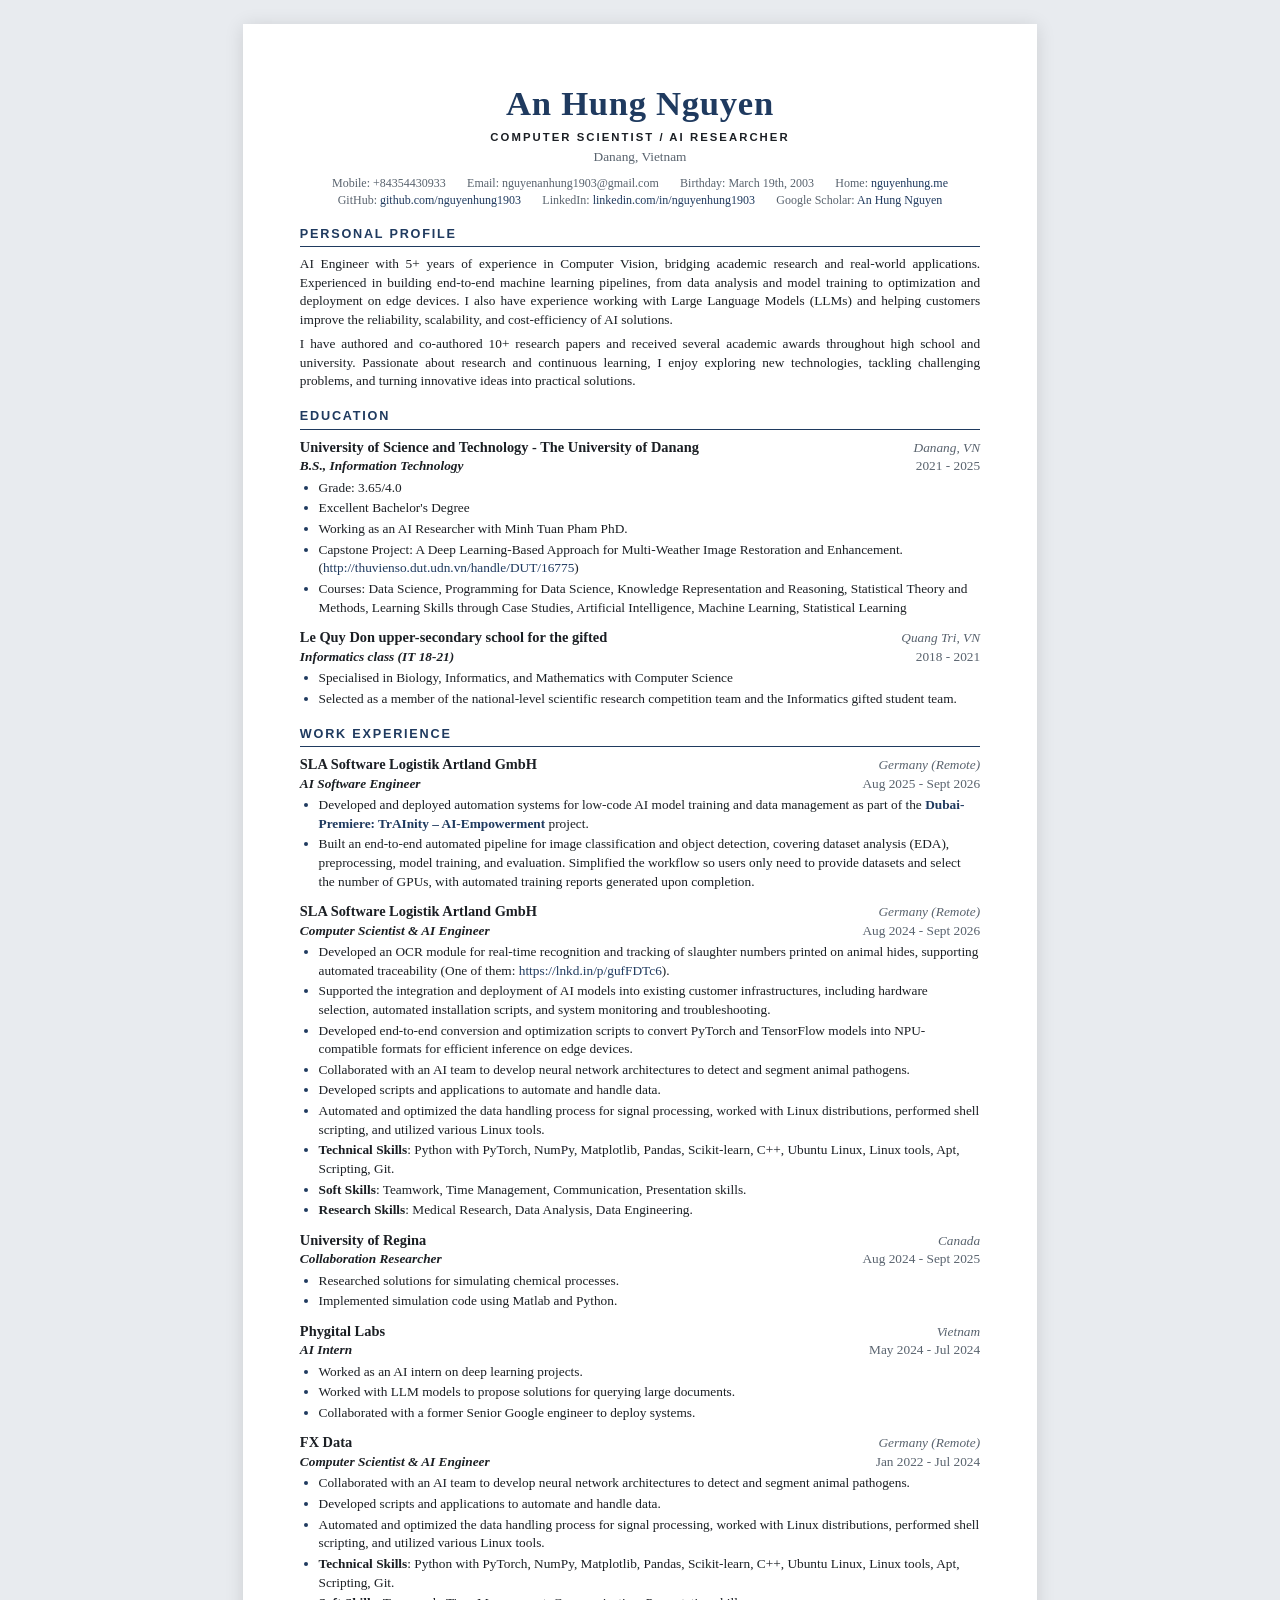
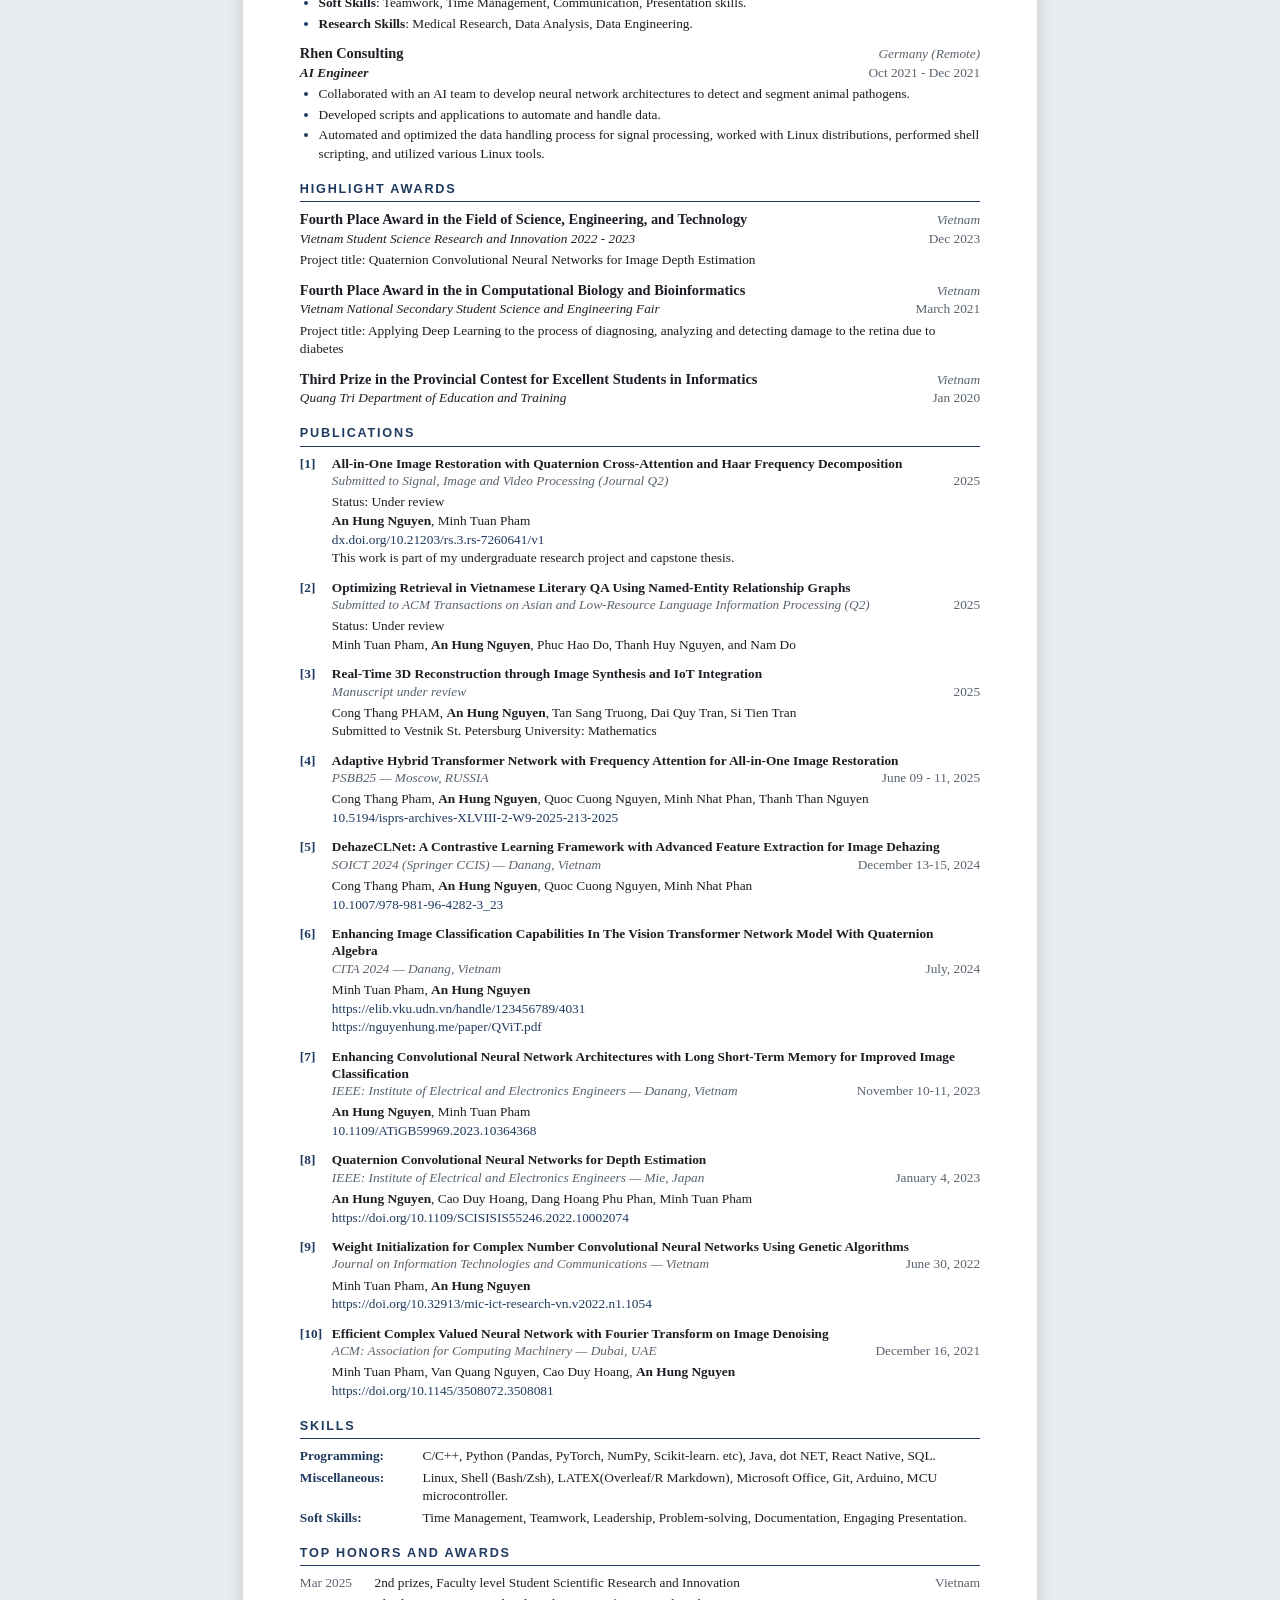
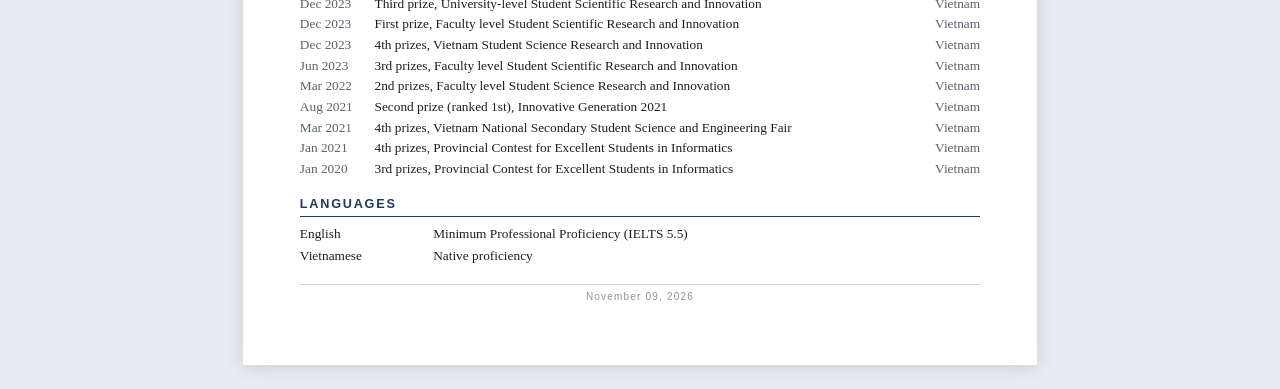
==== resume.html @ 4f9104b8 "update resume link" ====
<!DOCTYPE html>
<html lang="en">
<head>
<meta charset="utf-8">
<meta name="viewport" content="width=device-width, initial-scale=1">
<meta name="date" content="2026-11-09">
<title>An Hung Nguyen - Resume</title>
<style>
/* ==========================================================================
   Academic Resume — stylesheet
   Used for both the HTML page and the PDF (WeasyPrint) output.
   Change the variables in :root to re-theme everything.
   ========================================================================== */

:root {
  --ink: #1b1f24;
  --muted: #59636e;
  --accent: #1f3a5f;
  --rule: #c9d1d9;
  --serif: "Source Serif 4", "Libre Baskerville", "Palatino Linotype", Palatino,
           Georgia, "Times New Roman", "Liberation Serif", serif;
  --sans: "Inter", "Helvetica Neue", Arial, "Liberation Sans", sans-serif;
}

/* ---------- Page (PDF) ---------- */
@page {
  size: A4;
  margin: 15mm 15mm 18mm 15mm;
  @bottom-center {
    content: counter(page) " / " counter(pages);
    font-family: var(--sans);
    font-size: 8pt;
    color: #8b949e;
  }
}

/* ---------- Base ---------- */
* { box-sizing: border-box; }

html { font-size: 10pt; }

body {
  margin: 0;
  background: #e8ebef;
  color: var(--ink);
  font-family: var(--serif);
  line-height: 1.4;
  -webkit-font-smoothing: antialiased;
}

.page {
  max-width: 210mm;
  margin: 24px auto;
  padding: 16mm 15mm;
  background: #fff;
  box-shadow: 0 2px 18px rgba(0, 0, 0, 0.12);
}

a { color: var(--accent); text-decoration: none; }
a:hover { text-decoration: underline; }

p { margin: 0 0 4pt; }
strong { font-weight: 700; }

/* ---------- Header ---------- */
.resume-header { text-align: center; margin-bottom: 8pt; }

.resume-header h1 {
  margin: 0;
  font-size: 26pt;
  font-weight: 600;
  letter-spacing: 0.02em;
  color: var(--accent);
  line-height: 1.15;
}

/* "COMPUTER SCIENTIST / AI RESEARCHER" */
.resume-header > p:first-of-type {
  margin: 4pt 0 0;
  font-family: var(--sans);
  font-size: 8.5pt;
  letter-spacing: 0.18em;
  text-transform: uppercase;
  color: var(--ink);
}
.resume-header > p:first-of-type strong { font-weight: 600; }

/* "Danang, Vietnam" */
.resume-header > p:nth-of-type(2) { color: var(--muted); margin-top: 2pt; }

/* contact list on one wrapped line */
.resume-header ul {
  list-style: none;
  margin: 6pt 0 0;
  padding: 0;
  display: flex;
  flex-wrap: wrap;
  justify-content: center;
  font-size: 9pt;
  color: var(--muted);
}
.resume-header li { margin: 0 8pt; }

/* ---------- Sections ---------- */
section { margin-top: 13pt; }

h2 {
  margin: 0 0 6pt;
  padding-bottom: 2pt;
  font-family: var(--sans);
  font-size: 9.5pt;
  font-weight: 700;
  letter-spacing: 0.14em;
  text-transform: uppercase;
  color: var(--accent);
  border-bottom: 1.2pt solid var(--accent);
  break-after: avoid;
}

/* ---------- Entries ---------- */
.entry { margin-bottom: 8pt; break-inside: avoid; }

.entry-head {
  display: flex;
  justify-content: space-between;
  align-items: baseline;
  break-after: avoid;
}
.entry-head h3 {
  margin: 0;
  font-size: 10.8pt;
  font-weight: 700;
  line-height: 1.3;
}
.entry-head .loc {
  margin-left: 12pt;
  font-style: italic;
  color: var(--muted);
  white-space: nowrap;
}

.entry-meta {
  display: flex;
  justify-content: space-between;
  align-items: baseline;
  margin-bottom: 2pt;
  break-after: avoid;
}
.entry-meta .left { font-style: italic; }
.entry-meta .right {
  margin-left: 12pt;
  color: var(--muted);
  white-space: nowrap;
  font-variant-numeric: tabular-nums;
}

ul { margin: 2pt 0 0; padding-left: 14pt; }
li { margin: 1.5pt 0; }
li::marker { color: var(--accent); }

/* ---------- Publications (auto-numbered) ---------- */
#publications { counter-reset: pub; }
#publications .entry { counter-increment: pub; }
#publications .entry-head h3 {
  font-size: 10pt;
  padding-left: 24pt;
  text-indent: -24pt;
}
#publications .entry-head h3::before {
  content: "[" counter(pub) "]";
  display: inline-block;
  width: 24pt;
  text-indent: 0;
  color: var(--accent);
  font-weight: 600;
}
#publications .entry > :not(.entry-head) { margin-left: 24pt; }
#publications ul { list-style: none; padding-left: 0; margin-left: 24pt; }
#publications li { margin: 0; color: var(--ink); }
#publications li:first-child { color: var(--ink); }
#publications .entry-meta .left { color: var(--muted); }

/* ---------- Skills / Languages (label + value rows) ---------- */
#skills ul, #languages ul { list-style: none; padding-left: 0; }
#skills li, #languages li { display: flex; margin: 2pt 0; }
#skills li strong { flex: 0 0 92pt; color: var(--accent); }

/* ---------- Top honors (date + text rows) ---------- */

#top-honors-and-awards ul {
    list-style: none;
    padding-left: 0;
    break-inside: avoid;
}

#top-honors-and-awards li {
    display: flex;
    align-items: baseline;
    margin: 1.5pt 0;
    gap: 4pt;
}

#top-honors-and-awards .date {
    flex: 0 0 52pt;
    color: var(--muted);
    font-variant-numeric: tabular-nums;
}

#top-honors-and-awards .right {
    margin-left: auto;
    color: var(--muted);
    white-space: nowrap;
}


/* ---------- languages (language + level) ---------- */
#languages li {
    display: grid;
    grid-template-columns: 120px 1fr;
    align-items: center;
    gap: 1rem;
}

#languages li .language {
    min-width: 120px;
}

/* ---------- Footer ---------- */
.resume-footer { margin-top: 14pt; text-align: center; }
.resume-footer hr {
  border: 0;
  border-top: 0.6pt solid var(--rule);
  margin: 0 0 4pt;
}
.resume-footer p {
  margin: 0;
  font-family: var(--sans);
  font-size: 7.5pt;
  letter-spacing: 0.12em;
  color: #8b949e;
}

/* ---------- Print / PDF ---------- */
@media print {
  body { background: none; }
  .page { margin: 0; padding: 0; max-width: none; box-shadow: none; }
  a { color: var(--accent); }
}

/* ---------- Small screens ---------- */
@media (max-width: 640px) {
  .page { margin: 0; padding: 20px 16px; box-shadow: none; }
  .entry-head, .entry-meta { flex-direction: column; }
  .entry-head .loc, .entry-meta .right { margin-left: 0; }
  #publications .entry > :not(.entry-head) { margin-left: 0; }
}

</style>
</head>
<body>
<div class="page">
<header class="resume-header"><h1>An Hung Nguyen</h1>
<p><strong>COMPUTER SCIENTIST / AI RESEARCHER</strong></p>
<p>Danang, Vietnam</p>
<ul>
<li>Mobile: +84354430933</li>
<li>Email: nguyenanhung1903@gmail.com</li>
<li>Birthday: March 19th, 2003</li>
<li>Home: <a href="https://nguyenhung.me">nguyenhung.me</a></li>
<li>GitHub: <a href="https://github.com/nguyenhung1903">github.com/nguyenhung1903</a></li>
<li>LinkedIn: <a href="https://linkedin.com/in/nguyenhung1903">linkedin.com/in/nguyenhung1903</a></li>
<li>Google Scholar: <a href="https://scholar.google.com/citations?user=OLV8FnYAAAAJ&amp;hl=en">An Hung Nguyen</a></li>
</ul>
</header>
<section id="personal-profile"><h2>Personal Profile</h2><p style="text-align: justify;">
AI Engineer with 5+ years of experience in Computer Vision, bridging academic research and real-world applications. Experienced in building end-to-end machine learning pipelines, from data analysis and model training to optimization and deployment on edge devices. I also have experience working with Large Language Models (LLMs) and helping customers improve the reliability, scalability, and cost-efficiency of AI solutions.
</p>
<p style="text-align: justify;">
I have authored and co-authored 10+ research papers and received several academic awards throughout high school and university. Passionate about research and continuous learning, I enjoy exploring new technologies, tackling challenging problems, and turning innovative ideas into practical solutions.
</p>

</section>
<section id="education"><h2>Education</h2><div class="entry"><div class="entry-head"><h3>University of Science and Technology - The University of Danang</h3><span class="loc">Danang, VN</span></div><div class="entry-meta"><span class="left"><strong>B.S., Information Technology</strong></span><span class="right">2021 - 2025</span></div><ul>
<li>Grade: 3.65/4.0</li>
<li>Excellent Bachelor's Degree</li>
<li>Working as an AI Researcher with Minh Tuan Pham PhD.</li>
<li>Capstone Project: A Deep Learning-Based Approach for Multi-Weather Image Restoration and Enhancement. (<a href="http://thuvienso.dut.udn.vn/handle/DUT/16775">http://thuvienso.dut.udn.vn/handle/DUT/16775</a>)</li>
<li>Courses: Data Science, Programming for Data Science, Knowledge Representation and Reasoning, Statistical Theory and Methods, Learning Skills through Case Studies, Artificial Intelligence, Machine Learning, Statistical Learning</li>
</ul>
</div><div class="entry"><div class="entry-head"><h3>Le Quy Don upper-secondary school for the gifted</h3><span class="loc">Quang Tri, VN</span></div><div class="entry-meta"><span class="left"><strong>Informatics class (IT 18-21)</strong></span><span class="right">2018 - 2021</span></div><ul>
<li>Specialised in Biology, Informatics, and Mathematics with Computer Science</li>
<li>Selected as a member of the national-level scientific research competition team and the Informatics gifted student team.</li>
</ul>
</div></section>
<section id="work-experience"><h2>Work Experience</h2><div class="entry"><div class="entry-head"><h3>SLA Software Logistik Artland GmbH</h3><span class="loc">Germany (Remote)</span></div><div class="entry-meta"><span class="left"><strong>AI Software Engineer</strong></span><span class="right">Aug 2025 - Sept 2026</span></div><ul>
<li>Developed and deployed automation systems for low-code AI model training and data management as part of the <a href="https://lnkd.in/p/gYsuJ6rw"><strong>Dubai-Premiere: TrAInity – AI-Empowerment</strong></a> project.</li>
<li>Built an end-to-end automated pipeline for image classification and object detection, covering dataset analysis (EDA), preprocessing, model training, and evaluation. Simplified the workflow so users only need to provide datasets and select the number of GPUs, with automated training reports generated upon completion.</li>
</ul>
</div><div class="entry"><div class="entry-head"><h3>SLA Software Logistik Artland GmbH</h3><span class="loc">Germany (Remote)</span></div><div class="entry-meta"><span class="left"><strong>Computer Scientist &amp; AI Engineer</strong></span><span class="right">Aug 2024 - Sept 2026</span></div><ul>
<li>Developed an OCR module for real-time recognition and tracking of slaughter numbers printed on animal hides, supporting automated traceability (One of them: <a href="https://lnkd.in/p/gufFDTc6">https://lnkd.in/p/gufFDTc6</a>).</li>
<li>Supported the integration and deployment of AI models into existing customer infrastructures, including hardware selection, automated installation scripts, and system monitoring and troubleshooting.</li>
<li>Developed end-to-end conversion and optimization scripts to convert PyTorch and TensorFlow models into NPU-compatible formats for efficient inference on edge devices.</li>
<li>Collaborated with an AI team to develop neural network architectures to detect and segment animal pathogens.</li>
<li>Developed scripts and applications to automate and handle data.</li>
<li>Automated and optimized the data handling process for signal processing, worked with Linux distributions, performed shell scripting, and utilized various Linux tools.</li>
<li><strong>Technical Skills</strong>: Python with PyTorch, NumPy, Matplotlib, Pandas, Scikit-learn, C++, Ubuntu Linux, Linux tools, Apt, Scripting, Git.</li>
<li><strong>Soft Skills</strong>: Teamwork, Time Management, Communication, Presentation skills.</li>
<li><strong>Research Skills</strong>: Medical Research, Data Analysis, Data Engineering.</li>
</ul>
</div><div class="entry"><div class="entry-head"><h3>University of Regina</h3><span class="loc">Canada</span></div><div class="entry-meta"><span class="left"><strong>Collaboration Researcher</strong></span><span class="right">Aug 2024 - Sept 2025</span></div><ul>
<li>Researched solutions for simulating chemical processes.</li>
<li>Implemented simulation code using Matlab and Python.</li>
</ul>
</div><div class="entry"><div class="entry-head"><h3>Phygital Labs</h3><span class="loc">Vietnam</span></div><div class="entry-meta"><span class="left"><strong>AI Intern</strong></span><span class="right">May 2024 - Jul 2024</span></div><ul>
<li>Worked as an AI intern on deep learning projects.</li>
<li>Worked with LLM models to propose solutions for querying large documents.</li>
<li>Collaborated with a former Senior Google engineer to deploy systems.</li>
</ul>
</div><div class="entry"><div class="entry-head"><h3>FX Data</h3><span class="loc">Germany (Remote)</span></div><div class="entry-meta"><span class="left"><strong>Computer Scientist &amp; AI Engineer</strong></span><span class="right">Jan 2022 - Jul 2024</span></div><ul>
<li>Collaborated with an AI team to develop neural network architectures to detect and segment animal pathogens.</li>
<li>Developed scripts and applications to automate and handle data.</li>
<li>Automated and optimized the data handling process for signal processing, worked with Linux distributions, performed shell scripting, and utilized various Linux tools.</li>
<li><strong>Technical Skills</strong>: Python with PyTorch, NumPy, Matplotlib, Pandas, Scikit-learn, C++, Ubuntu Linux, Linux tools, Apt, Scripting, Git.</li>
<li><strong>Soft Skills</strong>: Teamwork, Time Management, Communication, Presentation skills.</li>
<li><strong>Research Skills</strong>: Medical Research, Data Analysis, Data Engineering.</li>
</ul>
</div><div class="entry"><div class="entry-head"><h3>Rhen Consulting</h3><span class="loc">Germany (Remote)</span></div><div class="entry-meta"><span class="left"><strong>AI Engineer</strong></span><span class="right">Oct 2021 - Dec 2021</span></div><ul>
<li>Collaborated with an AI team to develop neural network architectures to detect and segment animal pathogens.</li>
<li>Developed scripts and applications to automate and handle data.</li>
<li>Automated and optimized the data handling process for signal processing, worked with Linux distributions, performed shell scripting, and utilized various Linux tools.</li>
</ul>
</div></section>
<section id="highlight-awards"><h2>Highlight Awards</h2><div class="entry"><div class="entry-head"><h3>Fourth Place Award in the Field of Science, Engineering, and Technology</h3><span class="loc">Vietnam</span></div><div class="entry-meta"><span class="left">Vietnam Student Science Research and Innovation 2022 - 2023</span><span class="right">Dec 2023</span></div><p>Project title: Quaternion Convolutional Neural Networks for Image Depth Estimation</p>
</div><div class="entry"><div class="entry-head"><h3>Fourth Place Award in the in Computational Biology and Bioinformatics</h3><span class="loc">Vietnam</span></div><div class="entry-meta"><span class="left">Vietnam National Secondary Student Science and Engineering Fair</span><span class="right">March 2021</span></div><p>Project title: Applying Deep Learning to the process of diagnosing, analyzing and detecting damage to the retina due to diabetes</p>
</div><div class="entry"><div class="entry-head"><h3>Third Prize in the Provincial Contest for Excellent Students in Informatics</h3><span class="loc">Vietnam</span></div><div class="entry-meta"><span class="left">Quang Tri Department of Education and Training</span><span class="right">Jan 2020</span></div></div></section>
<section id="publications"><h2>Publications</h2><div class="entry"><div class="entry-head"><h3>All-in-One Image Restoration with Quaternion Cross-Attention and Haar Frequency Decomposition</h3></div><div class="entry-meta"><span class="left">Submitted to Signal, Image and Video Processing (Journal Q2)</span><span class="right">2025</span></div><ul>
<li>Status: Under review</li>
<li><strong>An Hung Nguyen</strong>, Minh Tuan Pham</li>
<li><a href="https://dx.doi.org/10.21203/rs.3.rs-7260641/v1">dx.doi.org/10.21203/rs.3.rs-7260641/v1</a></li>
<li>This work is part of my undergraduate research project and capstone thesis.</li>
</ul>
</div><div class="entry"><div class="entry-head"><h3>Optimizing Retrieval in Vietnamese Literary QA Using Named-Entity Relationship Graphs</h3></div><div class="entry-meta"><span class="left">Submitted to ACM Transactions on Asian and Low-Resource Language Information Processing (Q2)</span><span class="right">2025</span></div><ul>
<li>Status: Under review</li>
<li>Minh Tuan Pham, <strong>An Hung Nguyen</strong>, Phuc Hao Do, Thanh Huy Nguyen, and Nam Do</li>
</ul>
</div><div class="entry"><div class="entry-head"><h3>Real-Time 3D Reconstruction through Image Synthesis and IoT Integration</h3></div><div class="entry-meta"><span class="left">Manuscript under review</span><span class="right">2025</span></div><ul>
<li>Cong Thang PHAM, <strong>An Hung Nguyen</strong>, Tan Sang Truong, Dai Quy Tran, Si Tien Tran</li>
<li>Submitted to Vestnik St. Petersburg University: Mathematics</li>
</ul>
</div><div class="entry"><div class="entry-head"><h3>Adaptive Hybrid Transformer Network with Frequency Attention for All-in-One Image Restoration</h3></div><div class="entry-meta"><span class="left">PSBB25 — Moscow, RUSSIA</span><span class="right">June 09 - 11, 2025</span></div><ul>
<li>Cong Thang Pham, <strong>An Hung Nguyen</strong>, Quoc Cuong Nguyen, Minh Nhat Phan, Thanh Than Nguyen</li>
<li><a href="https://doi.org/10.5194/isprs-archives-XLVIII-2-W9-2025-213-2025">10.5194/isprs-archives-XLVIII-2-W9-2025-213-2025</a></li>
</ul>
</div><div class="entry"><div class="entry-head"><h3>DehazeCLNet: A Contrastive Learning Framework with Advanced Feature Extraction for Image Dehazing</h3></div><div class="entry-meta"><span class="left">SOICT 2024 (Springer CCIS) — Danang, Vietnam</span><span class="right">December 13-15, 2024</span></div><ul>
<li>Cong Thang Pham, <strong>An Hung Nguyen</strong>, Quoc Cuong Nguyen, Minh Nhat Phan</li>
<li><a href="https://doi.org/10.1007/978-981-96-4282-3_23">10.1007/978-981-96-4282-3_23</a></li>
</ul>
</div><div class="entry"><div class="entry-head"><h3>Enhancing Image Classification Capabilities In The Vision Transformer Network Model With Quaternion Algebra</h3></div><div class="entry-meta"><span class="left">CITA 2024 — Danang, Vietnam</span><span class="right">July, 2024</span></div><ul>
<li>Minh Tuan Pham, <strong>An Hung Nguyen</strong></li>
<li><a href="https://elib.vku.udn.vn/handle/123456789/4031">https://elib.vku.udn.vn/handle/123456789/4031</a></li>
<li><a href="https://nguyenhung.me/paper/QViT.pdf">https://nguyenhung.me/paper/QViT.pdf</a></li>
</ul>
</div><div class="entry"><div class="entry-head"><h3>Enhancing Convolutional Neural Network Architectures with Long Short-Term Memory for Improved Image Classification</h3></div><div class="entry-meta"><span class="left">IEEE: Institute of Electrical and Electronics Engineers — Danang, Vietnam</span><span class="right">November 10-11, 2023</span></div><ul>
<li><strong>An Hung Nguyen</strong>, Minh Tuan Pham</li>
<li><a href="https://doi.org/10.1109/ATiGB59969.2023.10364368">10.1109/ATiGB59969.2023.10364368</a></li>
</ul>
</div><div class="entry"><div class="entry-head"><h3>Quaternion Convolutional Neural Networks for Depth Estimation</h3></div><div class="entry-meta"><span class="left">IEEE: Institute of Electrical and Electronics Engineers — Mie, Japan</span><span class="right">January 4, 2023</span></div><ul>
<li><strong>An Hung Nguyen</strong>, Cao Duy Hoang, Dang Hoang Phu Phan, Minh Tuan Pham</li>
<li><a href="https://doi.org/10.1109/SCISISIS55246.2022.10002074">https://doi.org/10.1109/SCISISIS55246.2022.10002074</a></li>
</ul>
</div><div class="entry"><div class="entry-head"><h3>Weight Initialization for Complex Number Convolutional Neural Networks Using Genetic Algorithms</h3></div><div class="entry-meta"><span class="left">Journal on Information Technologies and Communications — Vietnam</span><span class="right">June 30, 2022</span></div><ul>
<li>Minh Tuan Pham, <strong>An Hung Nguyen</strong></li>
<li><a href="https://doi.org/10.32913/mic-ict-research-vn.v2022.n1.1054">https://doi.org/10.32913/mic-ict-research-vn.v2022.n1.1054</a></li>
</ul>
</div><div class="entry"><div class="entry-head"><h3>Efficient Complex Valued Neural Network with Fourier Transform on Image Denoising</h3></div><div class="entry-meta"><span class="left">ACM: Association for Computing Machinery — Dubai, UAE</span><span class="right">December 16, 2021</span></div><ul>
<li>Minh Tuan Pham, Van Quang Nguyen, Cao Duy Hoang, <strong>An Hung Nguyen</strong></li>
<li><a href="https://doi.org/10.1145/3508072.3508081">https://doi.org/10.1145/3508072.3508081</a></li>
</ul>
</div></section>
<section id="skills"><h2>Skills</h2><ul>
<li><strong>Programming:</strong> C/C++, Python (Pandas, PyTorch, NumPy, Scikit-learn. etc), Java, dot NET, React Native, SQL.</li>
<li><strong>Miscellaneous:</strong> Linux, Shell (Bash/Zsh), LATEX(Overleaf/R Markdown), Microsoft Office, Git, Arduino, MCU microcontroller.</li>
<li><strong>Soft Skills:</strong> Time Management, Teamwork, Leadership, Problem-solving, Documentation, Engaging Presentation.</li>
</ul>
</section>
<section id="top-honors-and-awards"><h2>Top honors and awards</h2><ul>
<li><span class="date">Mar 2025</span><span>2nd prizes, Faculty level Student Scientific Research and Innovation</span><span class="right">Vietnam</span></li>
<li><span class="date">Dec 2023</span><span>Third prize, University-level Student Scientific Research and Innovation</span><span class="right">Vietnam</span></li>
<li><span class="date">Dec 2023</span><span>First prize, Faculty level Student Scientific Research and Innovation</span><span class="right">Vietnam</span></li>
<li><span class="date">Dec 2023</span><span>4th prizes, Vietnam Student Science Research and Innovation</span><span class="right">Vietnam</span></li>
<li><span class="date">Jun 2023</span><span>3rd prizes, Faculty level Student Scientific Research and Innovation</span><span class="right">Vietnam</span></li>
<li><span class="date">Mar 2022</span><span>2nd prizes, Faculty level Student Science Research and Innovation</span><span class="right">Vietnam</span></li>
<li><span class="date">Aug 2021</span><span>Second prize (ranked 1st), Innovative Generation 2021</span><span class="right">Vietnam</span></li>
<li><span class="date">Mar 2021</span><span>4th prizes, Vietnam National Secondary Student Science and Engineering Fair</span><span class="right">Vietnam</span></li>
<li><span class="date">Jan 2021</span><span>4th prizes, Provincial Contest for Excellent Students in Informatics</span><span class="right">Vietnam</span></li>
<li><span class="date">Jan 2020</span><span>3rd prizes, Provincial Contest for Excellent Students in Informatics</span><span class="right">Vietnam</span></li>
</ul>
</section>
<section id="languages"><h2>Languages</h2><ul>
<li><span class="language">English</span><span>Minimum Professional Proficiency (IELTS 5.5)</span></li>
<li><span class="language">Vietnamese</span><span>Native proficiency</span></li>
</ul></section>
<footer class="resume-footer"><hr /><p class="generated">November 09, 2026</p></footer>
</div>
</body>
</html>
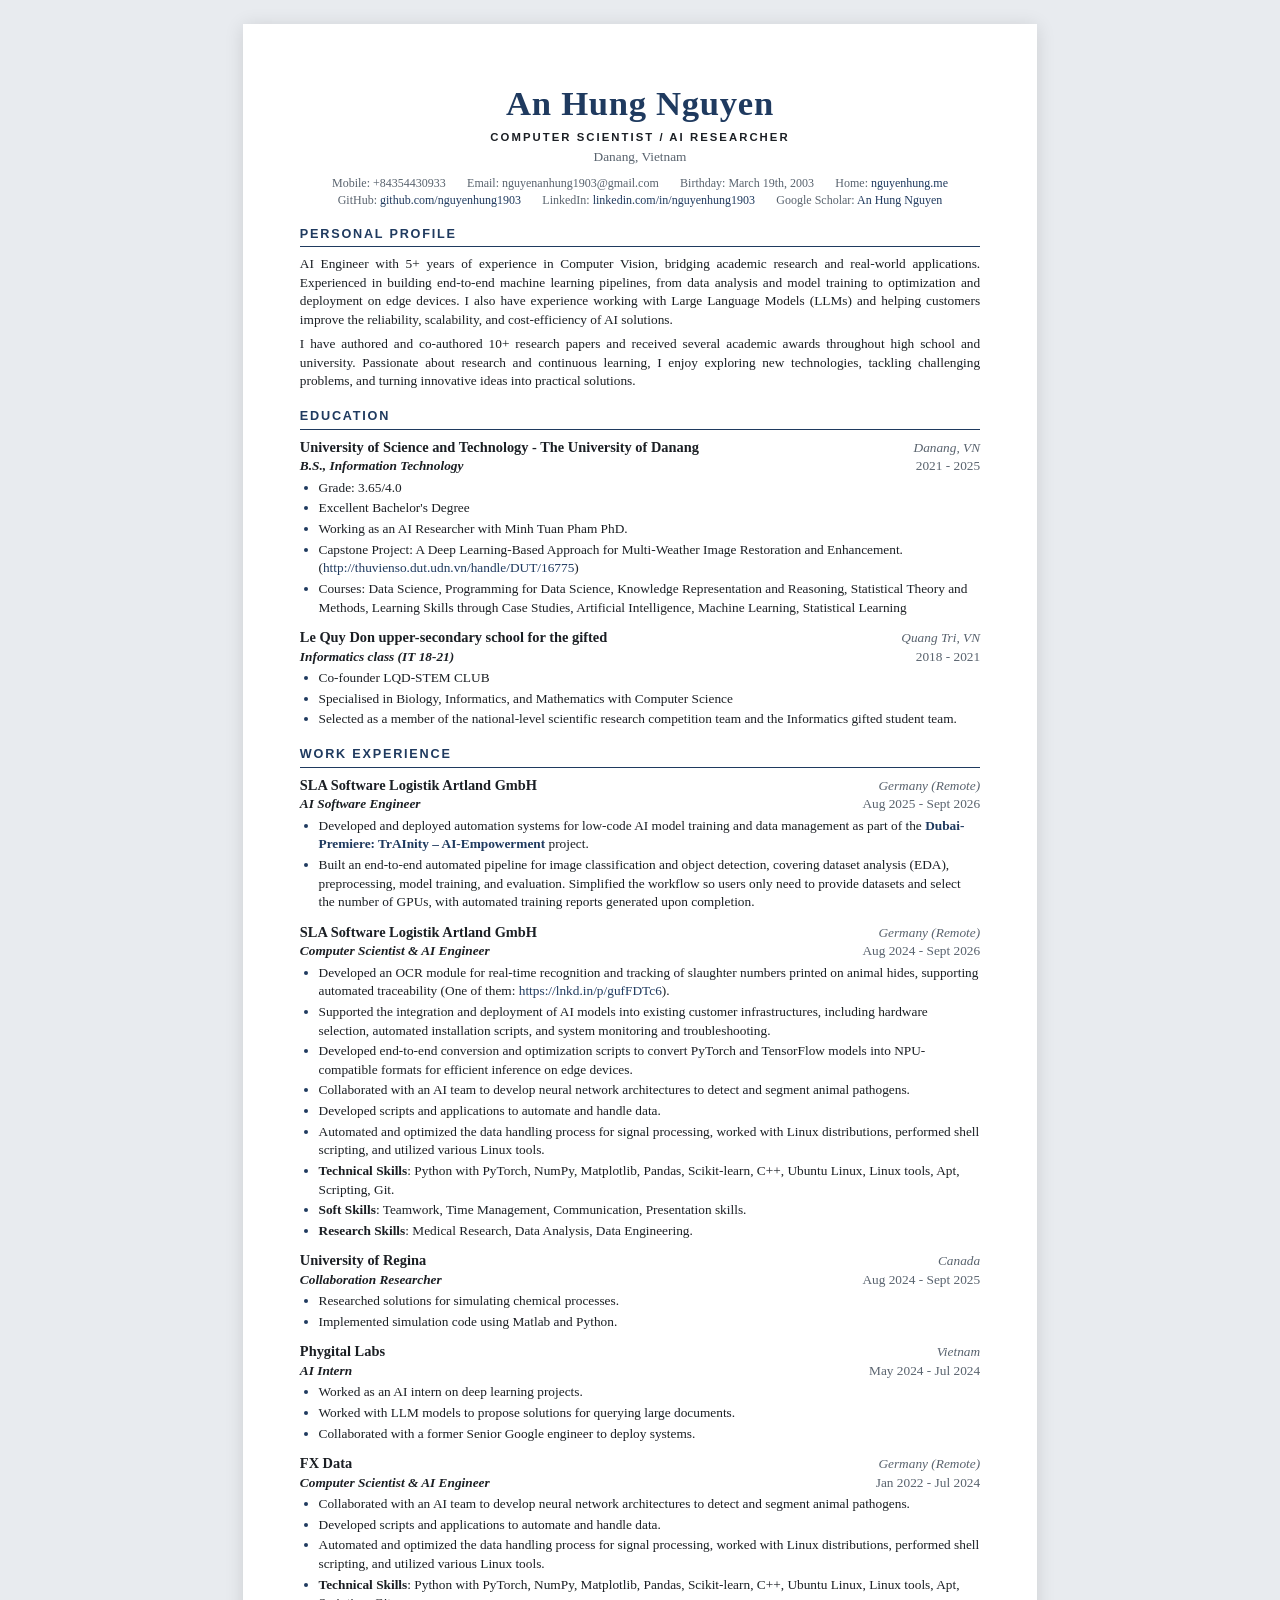
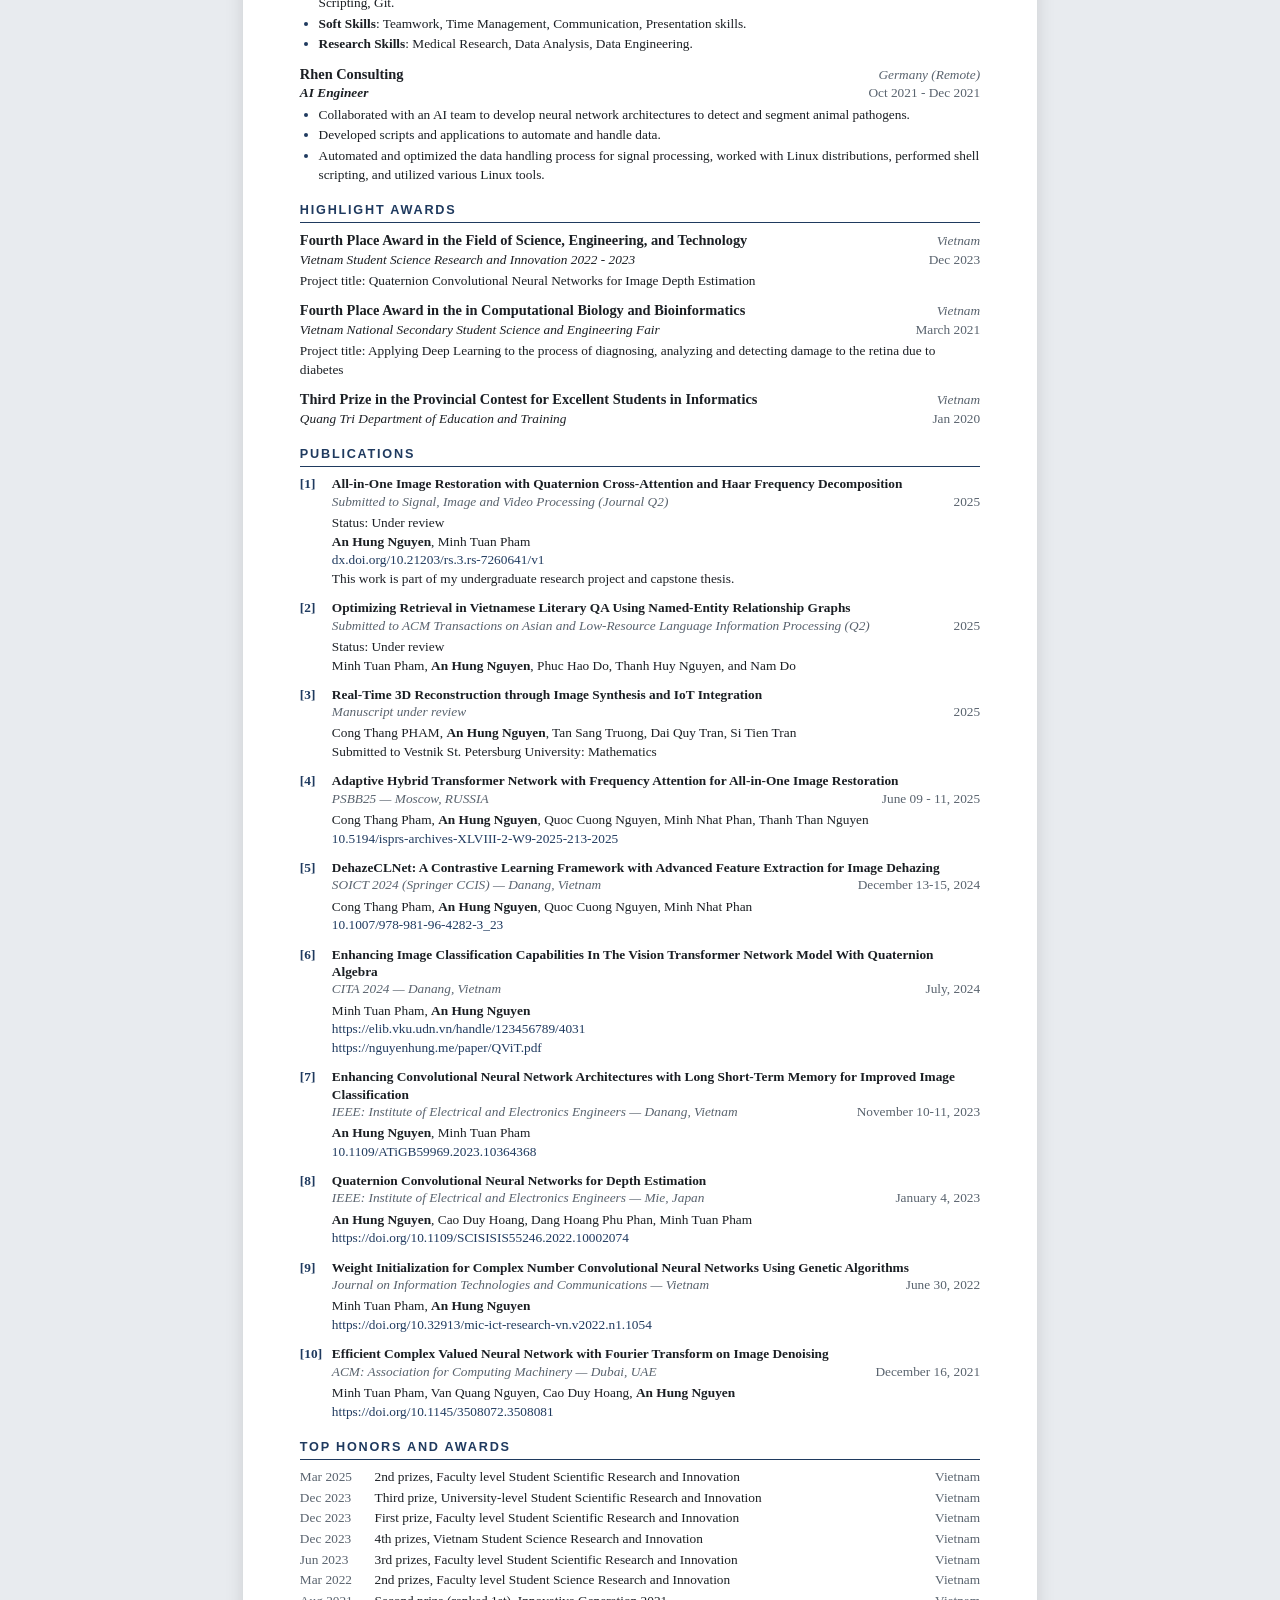
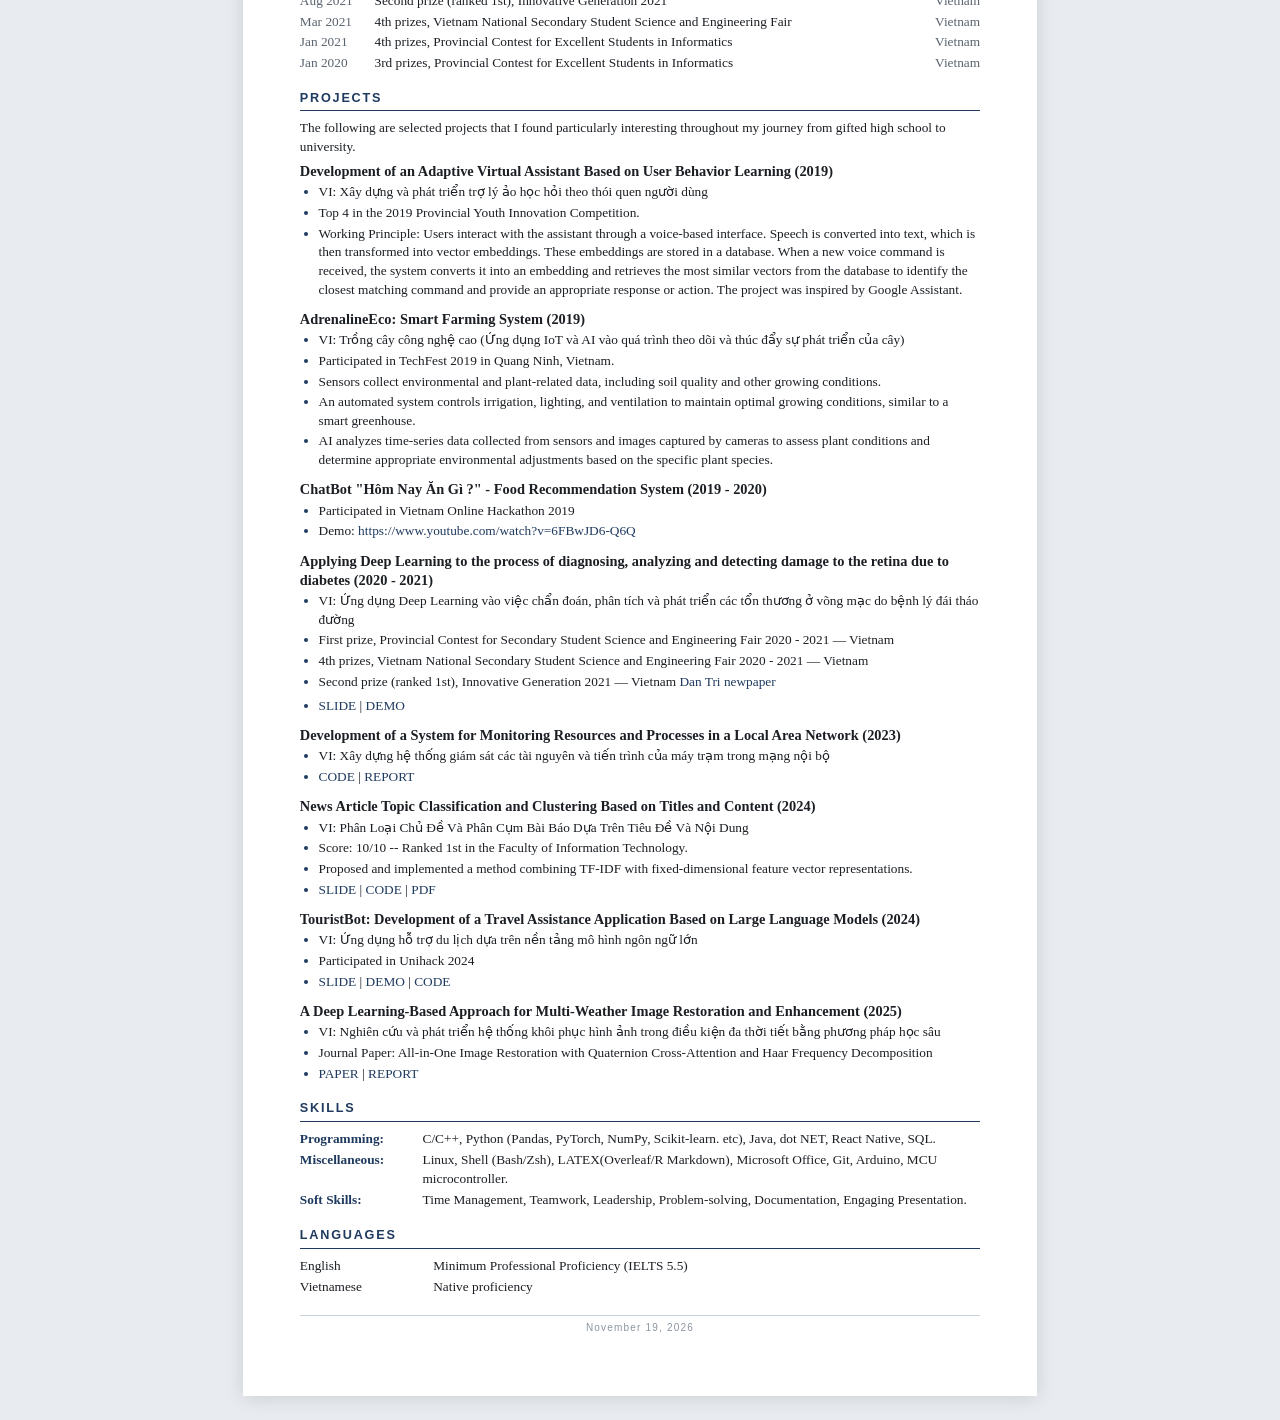
==== commit fc43e759: "update resume" ====
--- a/resume.html
+++ b/resume.html
@@ -3,7 +3,7 @@
 <head>
 <meta charset="utf-8">
 <meta name="viewport" content="width=device-width, initial-scale=1">
-<meta name="date" content="2026-11-09">
+<meta name="date" content="2026-11-19">
 <title>An Hung Nguyen - Resume</title>
 <style>
 /* ==========================================================================
@@ -288,6 +288,7 @@
 <li>Courses: Data Science, Programming for Data Science, Knowledge Representation and Reasoning, Statistical Theory and Methods, Learning Skills through Case Studies, Artificial Intelligence, Machine Learning, Statistical Learning</li>
 </ul>
 </div><div class="entry"><div class="entry-head"><h3>Le Quy Don upper-secondary school for the gifted</h3><span class="loc">Quang Tri, VN</span></div><div class="entry-meta"><span class="left"><strong>Informatics class (IT 18-21)</strong></span><span class="right">2018 - 2021</span></div><ul>
+<li>Co-founder LQD-STEM CLUB </li>
 <li>Specialised in Biology, Informatics, and Mathematics with Computer Science</li>
 <li>Selected as a member of the national-level scientific research competition team and the Informatics gifted student team.</li>
 </ul>
@@ -377,12 +378,6 @@
 <li><a href="https://doi.org/10.1145/3508072.3508081">https://doi.org/10.1145/3508072.3508081</a></li>
 </ul>
 </div></section>
-<section id="skills"><h2>Skills</h2><ul>
-<li><strong>Programming:</strong> C/C++, Python (Pandas, PyTorch, NumPy, Scikit-learn. etc), Java, dot NET, React Native, SQL.</li>
-<li><strong>Miscellaneous:</strong> Linux, Shell (Bash/Zsh), LATEX(Overleaf/R Markdown), Microsoft Office, Git, Arduino, MCU microcontroller.</li>
-<li><strong>Soft Skills:</strong> Time Management, Teamwork, Leadership, Problem-solving, Documentation, Engaging Presentation.</li>
-</ul>
-</section>
 <section id="top-honors-and-awards"><h2>Top honors and awards</h2><ul>
 <li><span class="date">Mar 2025</span><span>2nd prizes, Faculty level Student Scientific Research and Innovation</span><span class="right">Vietnam</span></li>
 <li><span class="date">Dec 2023</span><span>Third prize, University-level Student Scientific Research and Innovation</span><span class="right">Vietnam</span></li>
@@ -396,11 +391,66 @@
 <li><span class="date">Jan 2020</span><span>3rd prizes, Provincial Contest for Excellent Students in Informatics</span><span class="right">Vietnam</span></li>
 </ul>
 </section>
+<section id="projects"><h2>Projects</h2><p>The following are selected projects that I found particularly interesting throughout my journey from gifted high school to university.</p>
+<div class="entry"><div class="entry-head"><h3>Development of an Adaptive Virtual Assistant Based on User Behavior Learning (2019)</h3></div><ul>
+<li>VI: Xây dựng và phát triển trợ lý ảo học hỏi theo thói quen người dùng</li>
+<li>Top 4 in the 2019 Provincial Youth Innovation Competition.</li>
+<li>Working Principle: Users interact with the assistant through a voice-based interface. Speech is converted into text, which is then transformed into vector embeddings. These embeddings are stored in a database. When a new voice command is received, the system converts it into an embedding and retrieves the most similar vectors from the database to identify the closest matching command and provide an appropriate response or action. The project was inspired by Google Assistant.</li>
+</ul>
+</div><div class="entry"><div class="entry-head"><h3>AdrenalineEco: Smart Farming System (2019)</h3></div><ul>
+<li>VI: Trồng cây công nghệ cao (Ứng dụng IoT và AI vào quá trình theo dõi và thúc đẩy sự phát triển của cây) </li>
+<li>Participated in TechFest 2019 in Quang Ninh, Vietnam.</li>
+<li>Sensors collect environmental and plant-related data, including soil quality and other growing conditions.</li>
+<li>An automated system controls irrigation, lighting, and ventilation to maintain optimal growing conditions, similar to a smart greenhouse.</li>
+<li>AI analyzes time-series data collected from sensors and images captured by cameras to assess plant conditions and determine appropriate environmental adjustments based on the specific plant species.</li>
+</ul>
+</div><div class="entry"><div class="entry-head"><h3>ChatBot "Hôm Nay Ăn Gì ?" - Food Recommendation System (2019 - 2020)</h3></div><ul>
+<li>Participated in Vietnam Online Hackathon 2019</li>
+<li>Demo: <a href="https://www.youtube.com/watch?v=6FBwJD6-Q6Q">https://www.youtube.com/watch?v=6FBwJD6-Q6Q</a></li>
+</ul>
+</div><div class="entry"><div class="entry-head"><h3>Applying Deep Learning to the process of diagnosing, analyzing and detecting damage to the retina due to diabetes (2020 - 2021)</h3></div><ul>
+<li>VI: Ứng dụng Deep Learning vào việc chẩn đoán, phân tích và phát triển các tổn thương ở võng mạc do bệnh lý đái tháo đường</li>
+<li>First prize, Provincial Contest for Secondary Student Science and Engineering Fair 2020 - 2021 — Vietnam</li>
+<li>4th prizes, Vietnam National Secondary Student Science and Engineering Fair 2020 - 2021 — Vietnam</li>
+<li>
+<p>Second prize (ranked 1st), Innovative Generation 2021 — Vietnam <a href="https://dantri.com.vn/giao-duc/vinh-danh-nhom-tac-gia-co-y-tuong-xuat-sac-ve-cong-nghe-thong-tin-20210821135629502.htm">Dan Tri newpaper</a></p>
+</li>
+<li>
+<p><a href="https://docs.google.com/presentation/d/1OXbT9jXM4C4V85QtYsn79qnuq1YvbzftlXflIQXyuA8/edit?slide=id.p1#slide=id.p1">SLIDE</a> | <a href="https://drive.google.com/file/d/1bqQsUb6XA5Zqh5UlObnI6hxdcHDIsPGq/view?usp=sharing">DEMO</a></p>
+</li>
+</ul>
+</div><div class="entry"><div class="entry-head"><h3>Development of a System for Monitoring Resources and Processes in a Local Area Network (2023)</h3></div><ul>
+<li>VI: Xây dựng hệ thống giám sát các tài nguyên và tiến trình của máy trạm trong mạng nội bộ</li>
+<li><a href="https://github.com/nguyenhung1903/PBL4-SystemMonitor">CODE</a> | <a href="https://drive.google.com/file/d/1EVyNs09iu4SQNgZJ4eh6A-28RRg1Qxdg/view?usp=sharing">REPORT</a></li>
+</ul>
+</div><div class="entry"><div class="entry-head"><h3>News Article Topic Classification and Clustering Based on Titles and Content (2024)</h3></div><ul>
+<li>VI: Phân Loại Chủ Đề Và Phân Cụm Bài Báo Dựa Trên Tiêu Đề Và Nội Dung</li>
+<li>Score: 10/10 -- Ranked 1st in the Faculty of Information Technology.</li>
+<li>Proposed and implemented a method combining TF-IDF with fixed-dimensional feature vector representations.</li>
+<li><a href="https://github.com/nguyenhung1903/NewsCategoryClassification/raw/refs/heads/main/Team21_KHDL_Presentation_Final.pptx">SLIDE</a> | <a href="https://github.com/nguyenhung1903/NewsCategoryClassification">CODE</a> | <a href="https://github.com/nguyenhung1903/NewsCategoryClassification/blob/main/TieuLuanKHDL_Team21_21TDT.pdf">PDF</a></li>
+</ul>
+</div><div class="entry"><div class="entry-head"><h3>TouristBot: Development of a Travel Assistance Application Based on Large Language Models (2024)</h3></div><ul>
+<li>VI: Ứng dụng hỗ trợ du lịch dựa trên nền tảng mô hình ngôn ngữ lớn</li>
+<li>Participated in Unihack 2024</li>
+<li><a href="https://docs.google.com/presentation/d/1cFdm28Rufot77ixj55EMKOOrOxXsA3OcqOVzuuT0EPs/edit?usp=sharing">SLIDE</a> | <a href="https://www.youtube.com/watch?v=XX2DDarsbmA">DEMO</a> | <a href="https://github.com/DuLichVoiChatBot/touristbot-code">CODE</a></li>
+</ul>
+</div><div class="entry"><div class="entry-head"><h3>A Deep Learning-Based Approach for Multi-Weather Image Restoration and Enhancement (2025)</h3></div><ul>
+<li>VI: Nghiên cứu và phát triển hệ thống khôi phục hình ảnh trong điều kiện đa thời tiết bằng phương pháp học sâu</li>
+<li>Journal Paper: All-in-One Image Restoration with Quaternion Cross-Attention and Haar Frequency Decomposition</li>
+<li><a href="https://dx.doi.org/10.21203/rs.3.rs-7260641/v1">PAPER</a> | <a href="http://thuvienso.dut.udn.vn/handle/DUT/16775">REPORT</a></li>
+</ul>
+</div></section>
+<section id="skills"><h2>Skills</h2><ul>
+<li><strong>Programming:</strong> C/C++, Python (Pandas, PyTorch, NumPy, Scikit-learn. etc), Java, dot NET, React Native, SQL.</li>
+<li><strong>Miscellaneous:</strong> Linux, Shell (Bash/Zsh), LATEX(Overleaf/R Markdown), Microsoft Office, Git, Arduino, MCU microcontroller.</li>
+<li><strong>Soft Skills:</strong> Time Management, Teamwork, Leadership, Problem-solving, Documentation, Engaging Presentation.</li>
+</ul>
+</section>
 <section id="languages"><h2>Languages</h2><ul>
 <li><span class="language">English</span><span>Minimum Professional Proficiency (IELTS 5.5)</span></li>
 <li><span class="language">Vietnamese</span><span>Native proficiency</span></li>
 </ul></section>
-<footer class="resume-footer"><hr /><p class="generated">November 09, 2026</p></footer>
+<footer class="resume-footer"><hr /><p class="generated">November 19, 2026</p></footer>
 </div>
 </body>
 </html>
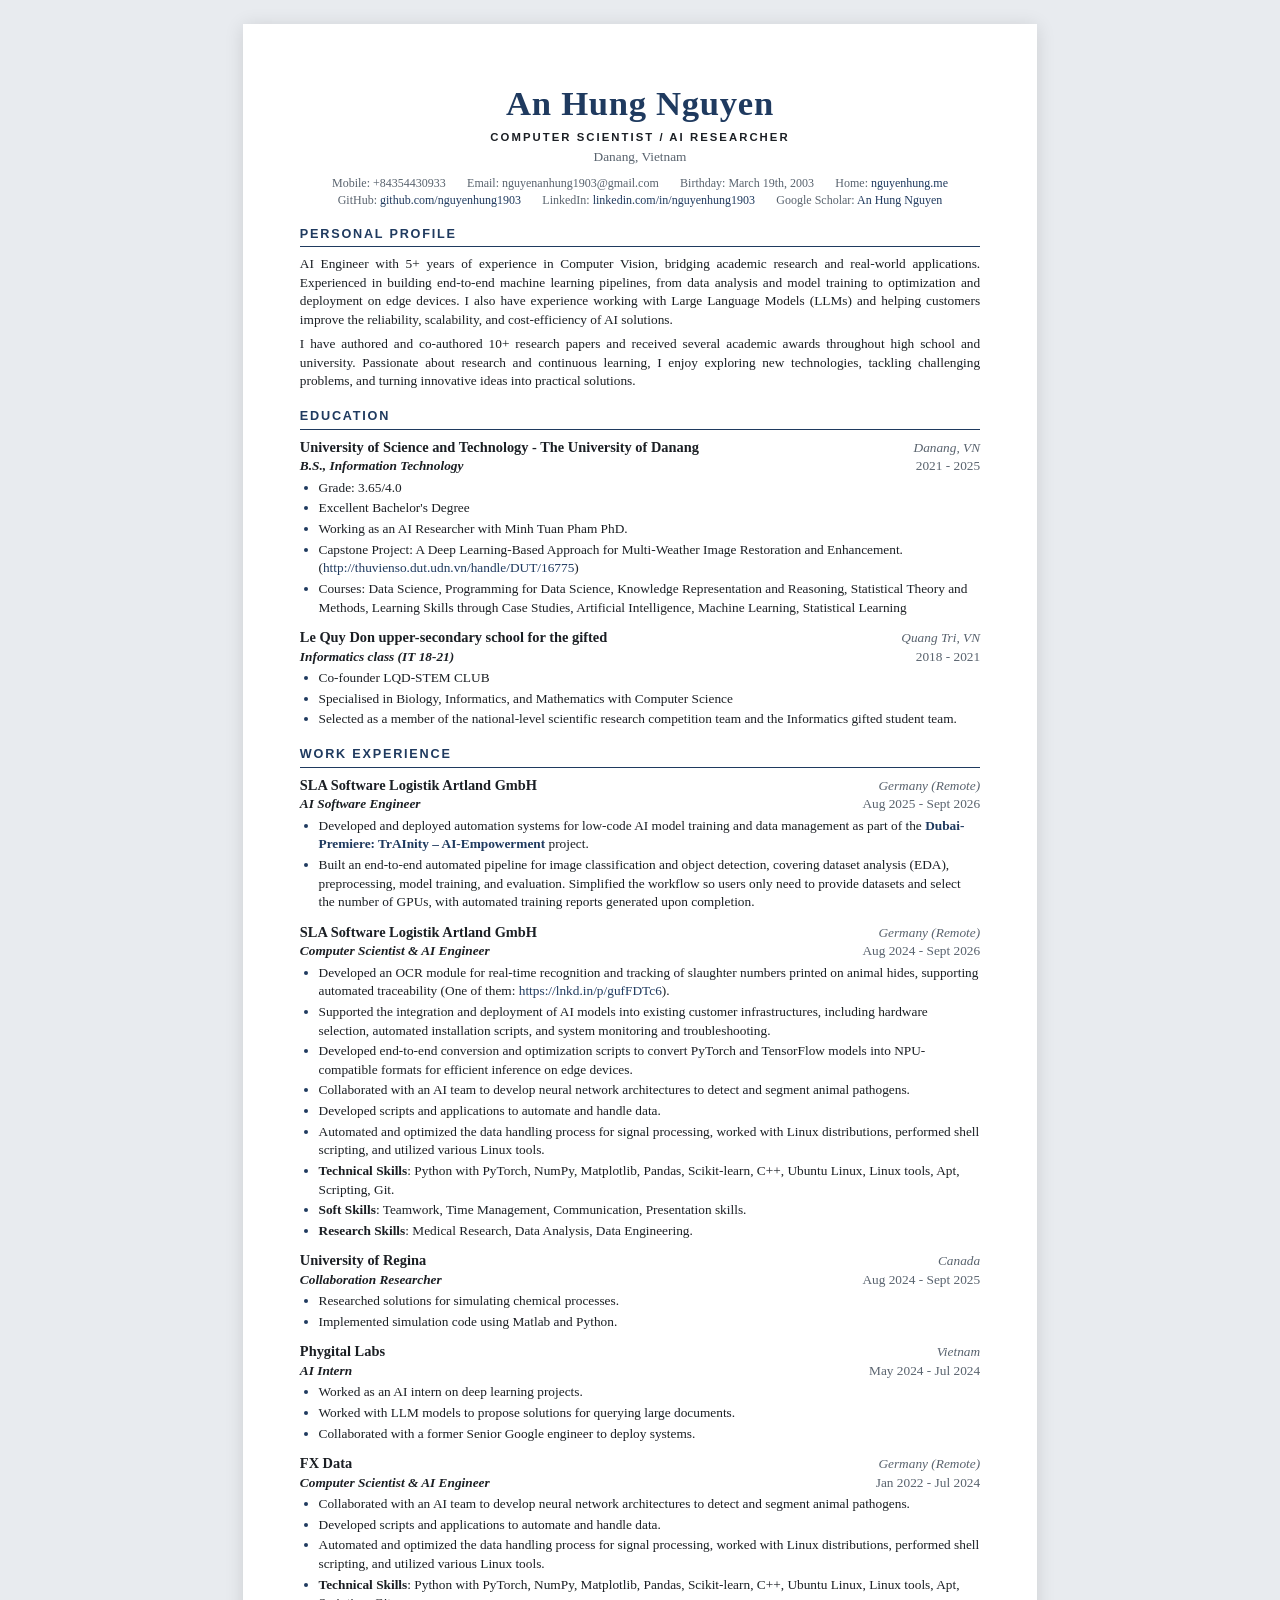
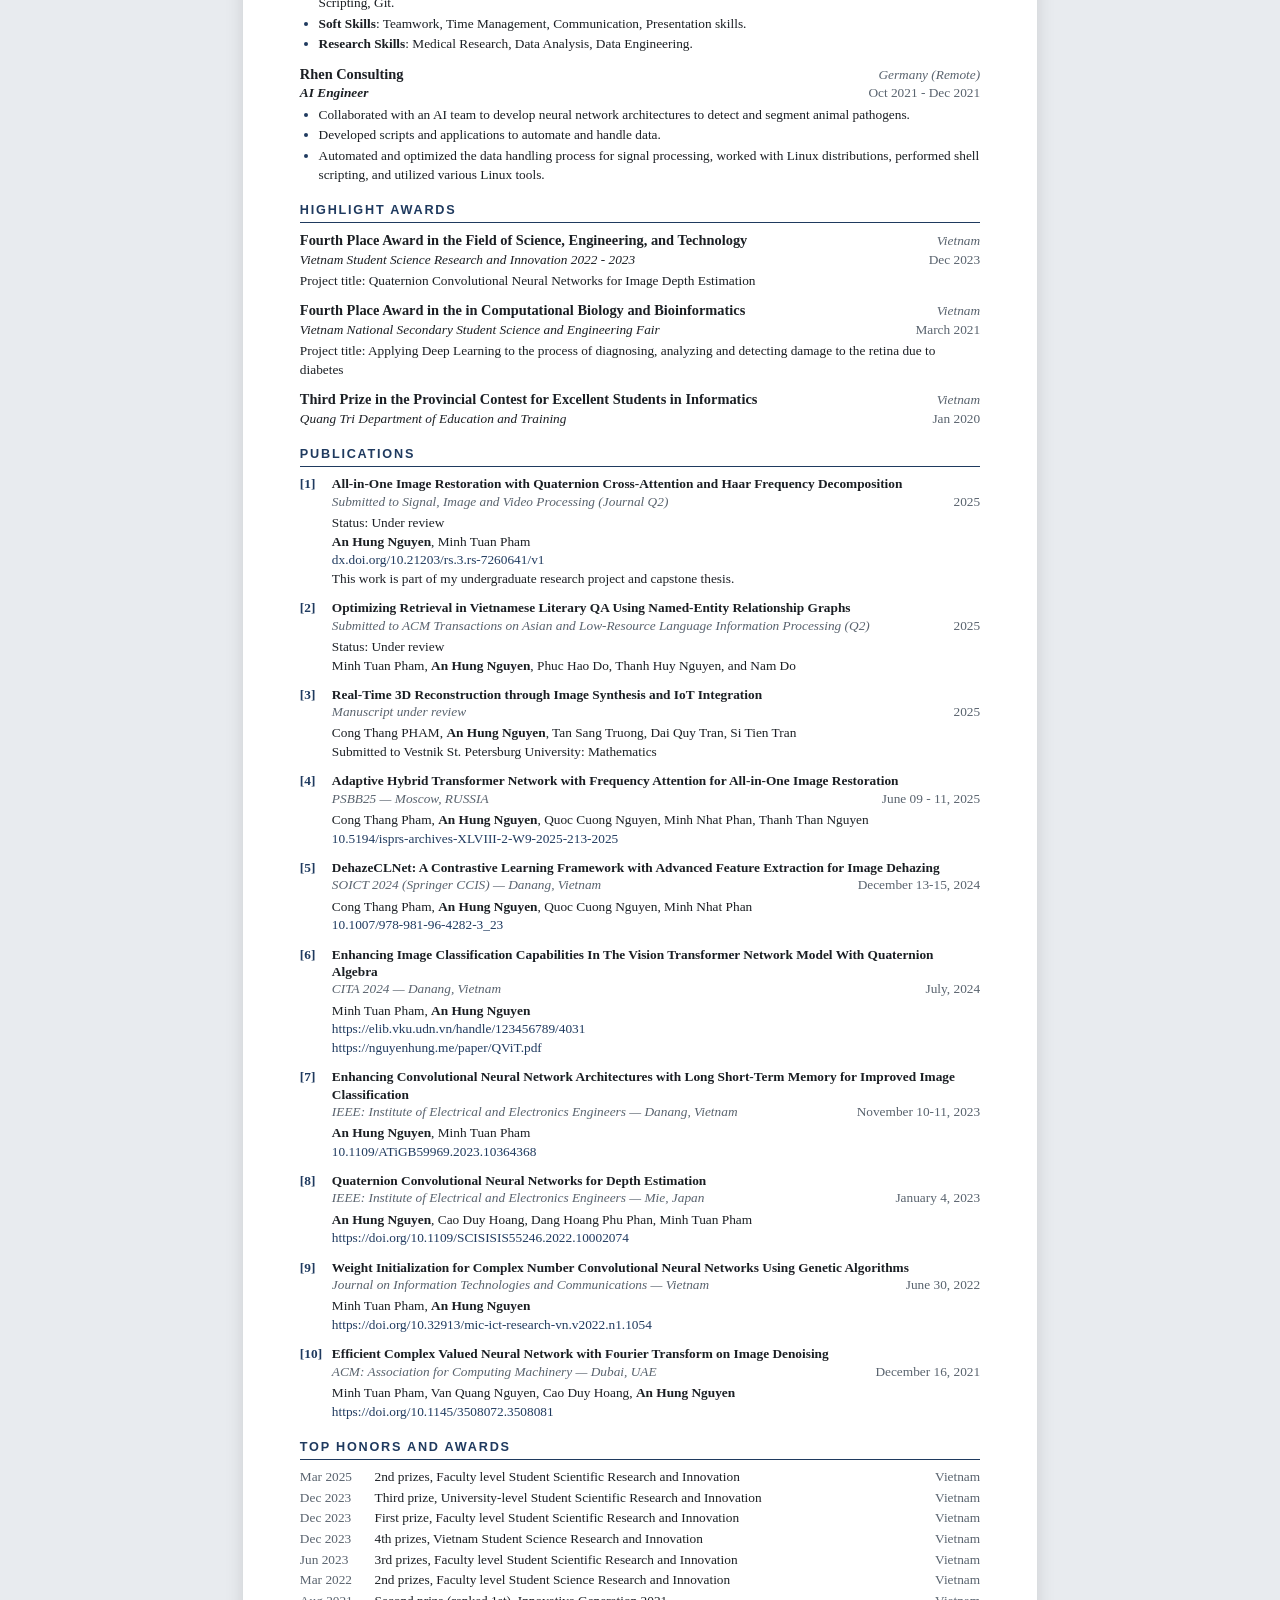
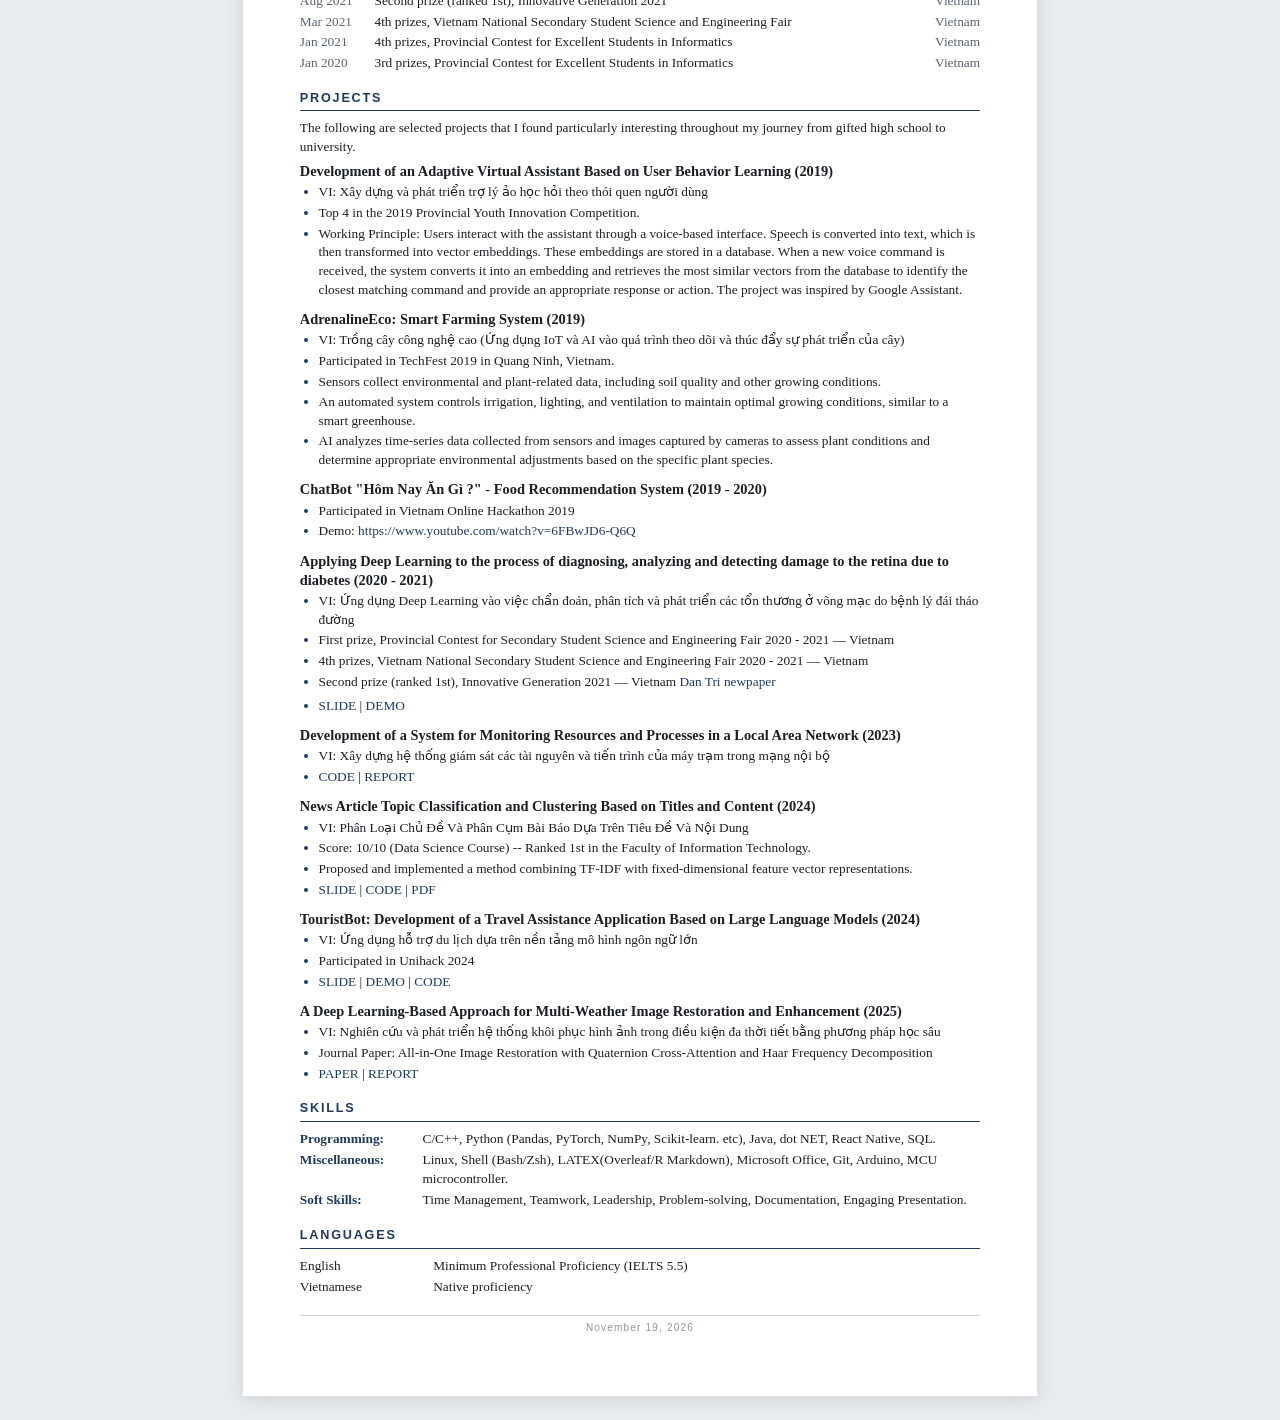
==== commit f630a507: "update resume" ====
--- a/resume.html
+++ b/resume.html
@@ -425,7 +425,7 @@
 </ul>
 </div><div class="entry"><div class="entry-head"><h3>News Article Topic Classification and Clustering Based on Titles and Content (2024)</h3></div><ul>
 <li>VI: Phân Loại Chủ Đề Và Phân Cụm Bài Báo Dựa Trên Tiêu Đề Và Nội Dung</li>
-<li>Score: 10/10 -- Ranked 1st in the Faculty of Information Technology.</li>
+<li>Score: 10/10 (Data Science Course) -- Ranked 1st in the Faculty of Information Technology.</li>
 <li>Proposed and implemented a method combining TF-IDF with fixed-dimensional feature vector representations.</li>
 <li><a href="https://github.com/nguyenhung1903/NewsCategoryClassification/raw/refs/heads/main/Team21_KHDL_Presentation_Final.pptx">SLIDE</a> | <a href="https://github.com/nguyenhung1903/NewsCategoryClassification">CODE</a> | <a href="https://github.com/nguyenhung1903/NewsCategoryClassification/blob/main/TieuLuanKHDL_Team21_21TDT.pdf">PDF</a></li>
 </ul>
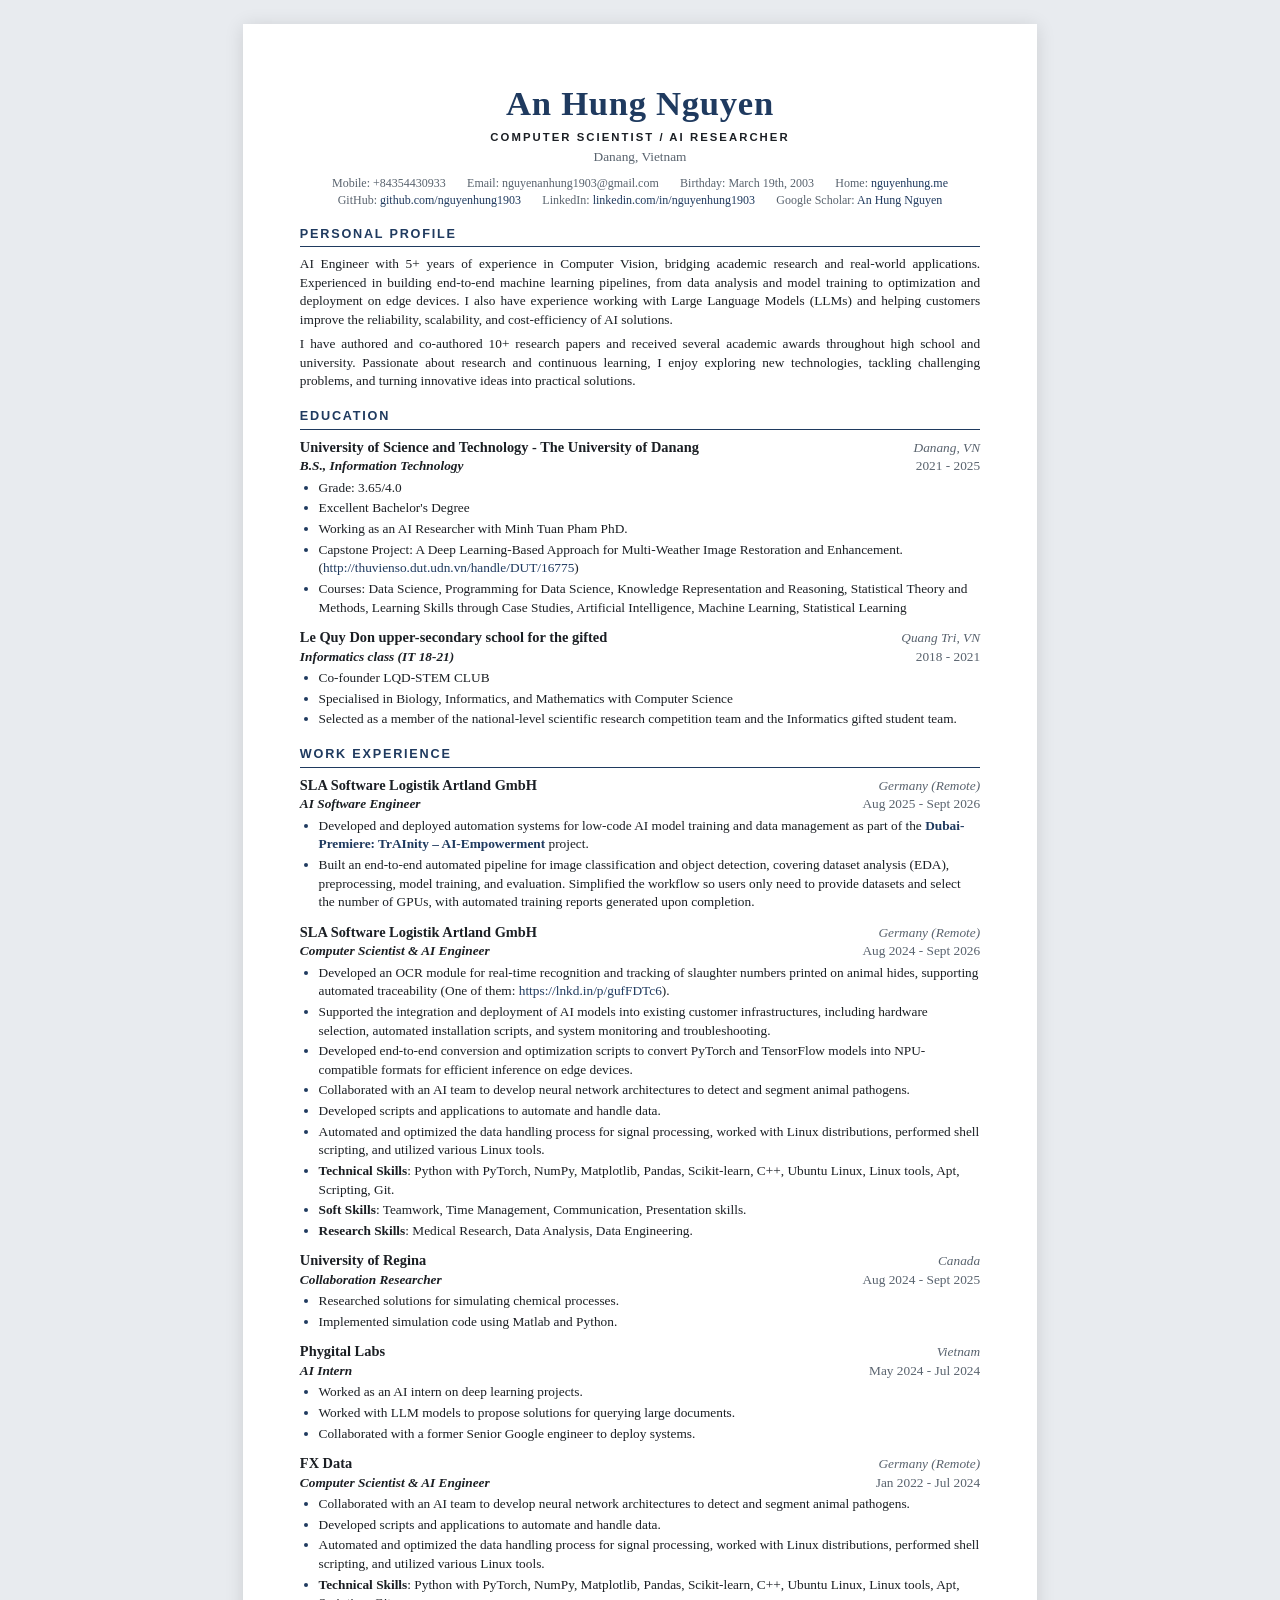
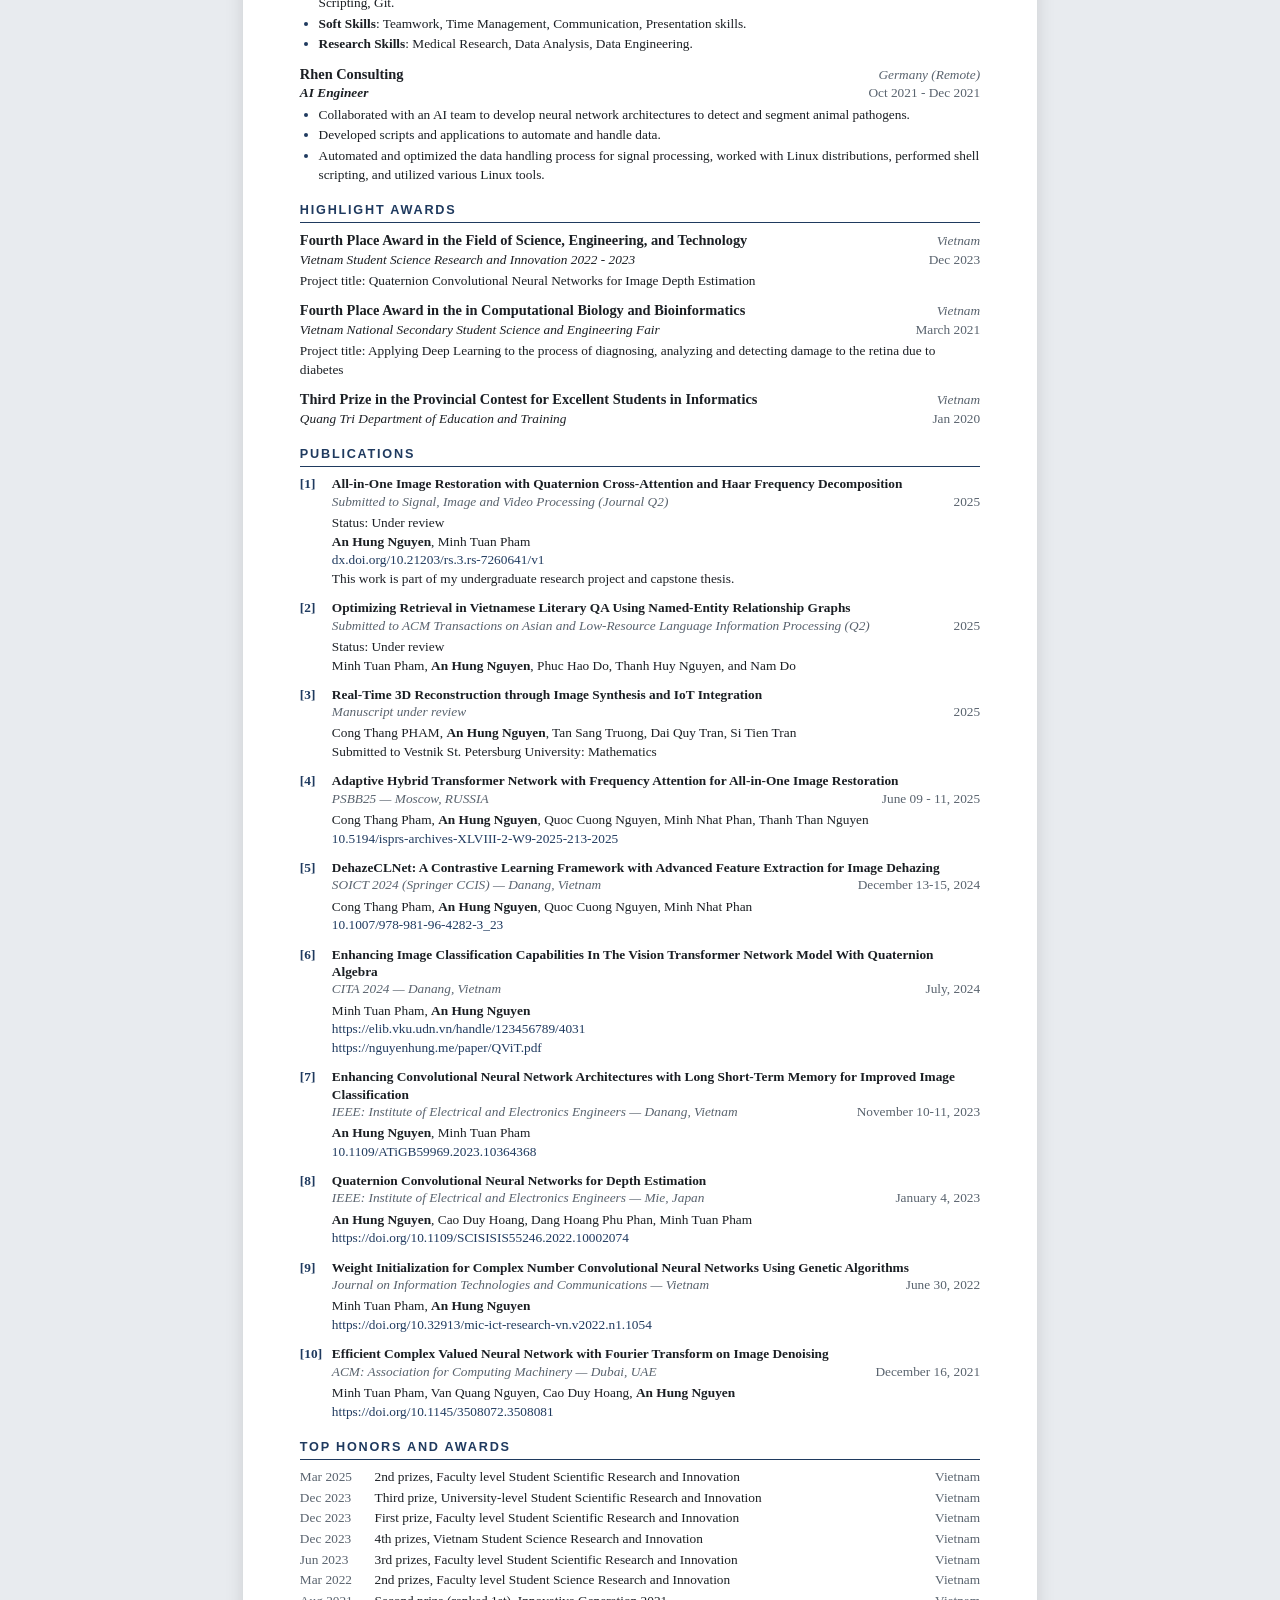
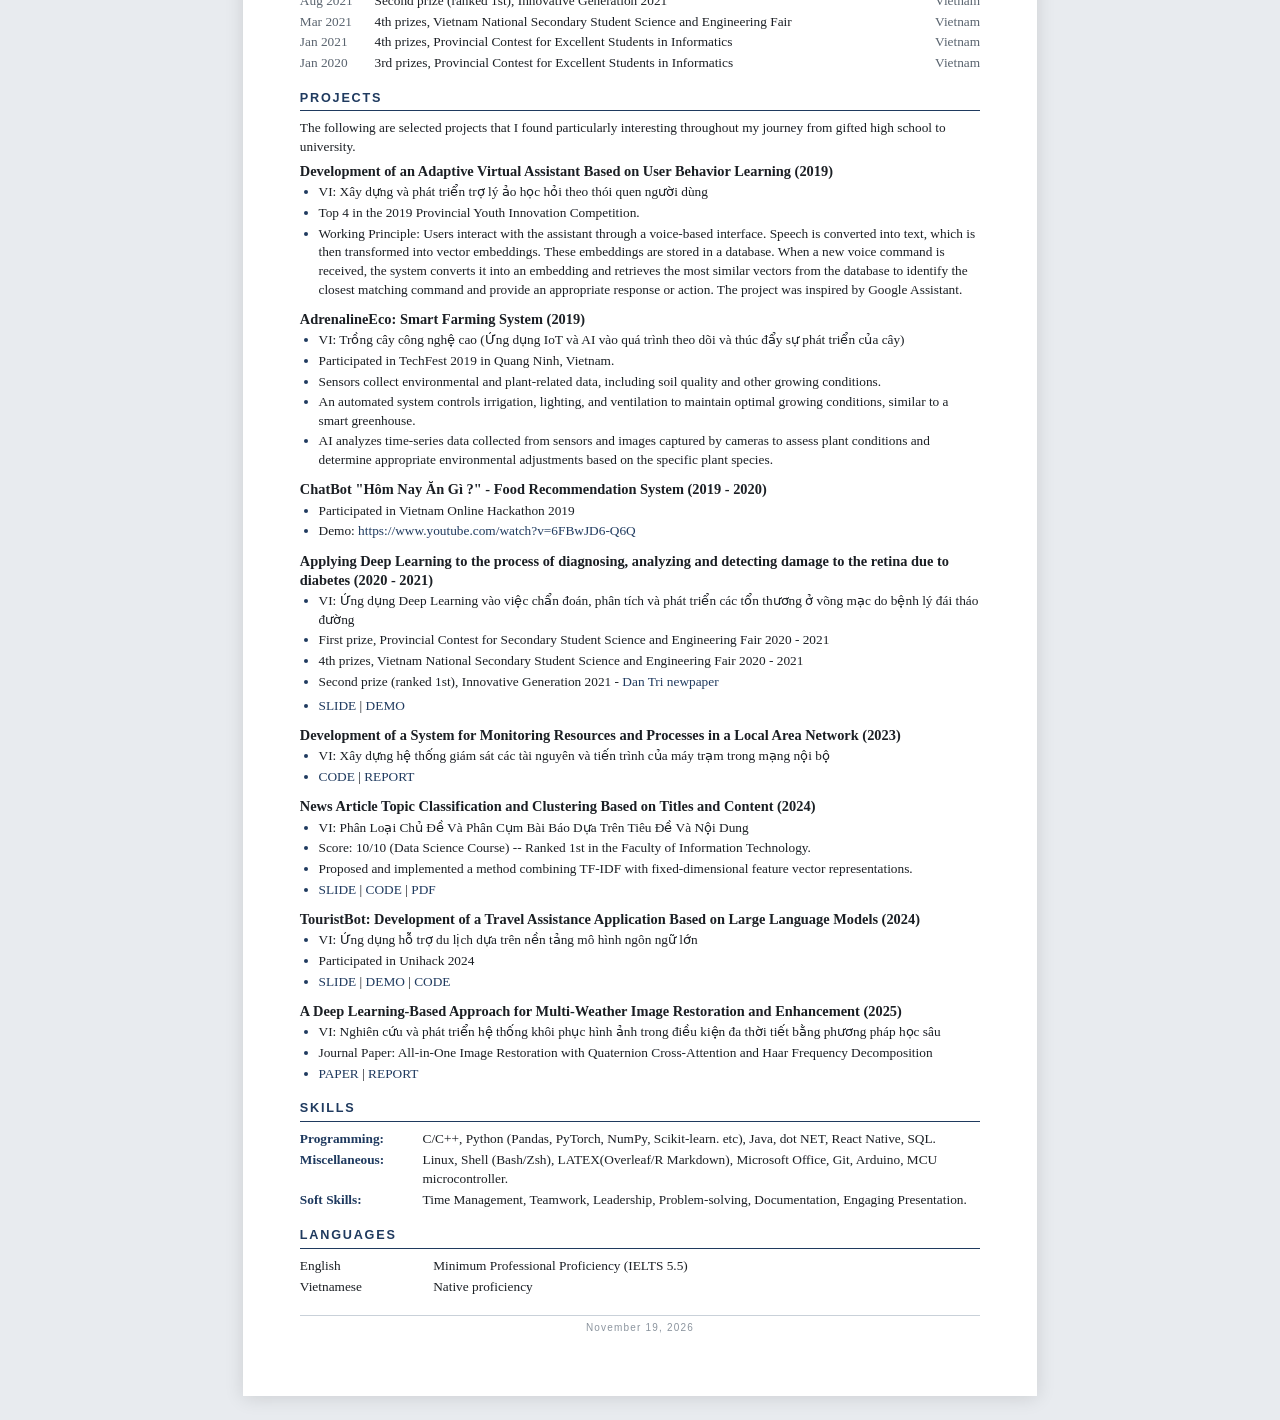
==== commit e2d67862: "update resume" ====
--- a/resume.html
+++ b/resume.html
@@ -410,10 +410,10 @@
 </ul>
 </div><div class="entry"><div class="entry-head"><h3>Applying Deep Learning to the process of diagnosing, analyzing and detecting damage to the retina due to diabetes (2020 - 2021)</h3></div><ul>
 <li>VI: Ứng dụng Deep Learning vào việc chẩn đoán, phân tích và phát triển các tổn thương ở võng mạc do bệnh lý đái tháo đường</li>
-<li>First prize, Provincial Contest for Secondary Student Science and Engineering Fair 2020 - 2021 — Vietnam</li>
-<li>4th prizes, Vietnam National Secondary Student Science and Engineering Fair 2020 - 2021 — Vietnam</li>
+<li>First prize, Provincial Contest for Secondary Student Science and Engineering Fair 2020 - 2021</li>
+<li>4th prizes, Vietnam National Secondary Student Science and Engineering Fair 2020 - 2021</li>
 <li>
-<p>Second prize (ranked 1st), Innovative Generation 2021 — Vietnam <a href="https://dantri.com.vn/giao-duc/vinh-danh-nhom-tac-gia-co-y-tuong-xuat-sac-ve-cong-nghe-thong-tin-20210821135629502.htm">Dan Tri newpaper</a></p>
+<p>Second prize (ranked 1st), Innovative Generation 2021 - <a href="https://dantri.com.vn/giao-duc/vinh-danh-nhom-tac-gia-co-y-tuong-xuat-sac-ve-cong-nghe-thong-tin-20210821135629502.htm">Dan Tri newpaper</a></p>
 </li>
 <li>
 <p><a href="https://docs.google.com/presentation/d/1OXbT9jXM4C4V85QtYsn79qnuq1YvbzftlXflIQXyuA8/edit?slide=id.p1#slide=id.p1">SLIDE</a> | <a href="https://drive.google.com/file/d/1bqQsUb6XA5Zqh5UlObnI6hxdcHDIsPGq/view?usp=sharing">DEMO</a></p>
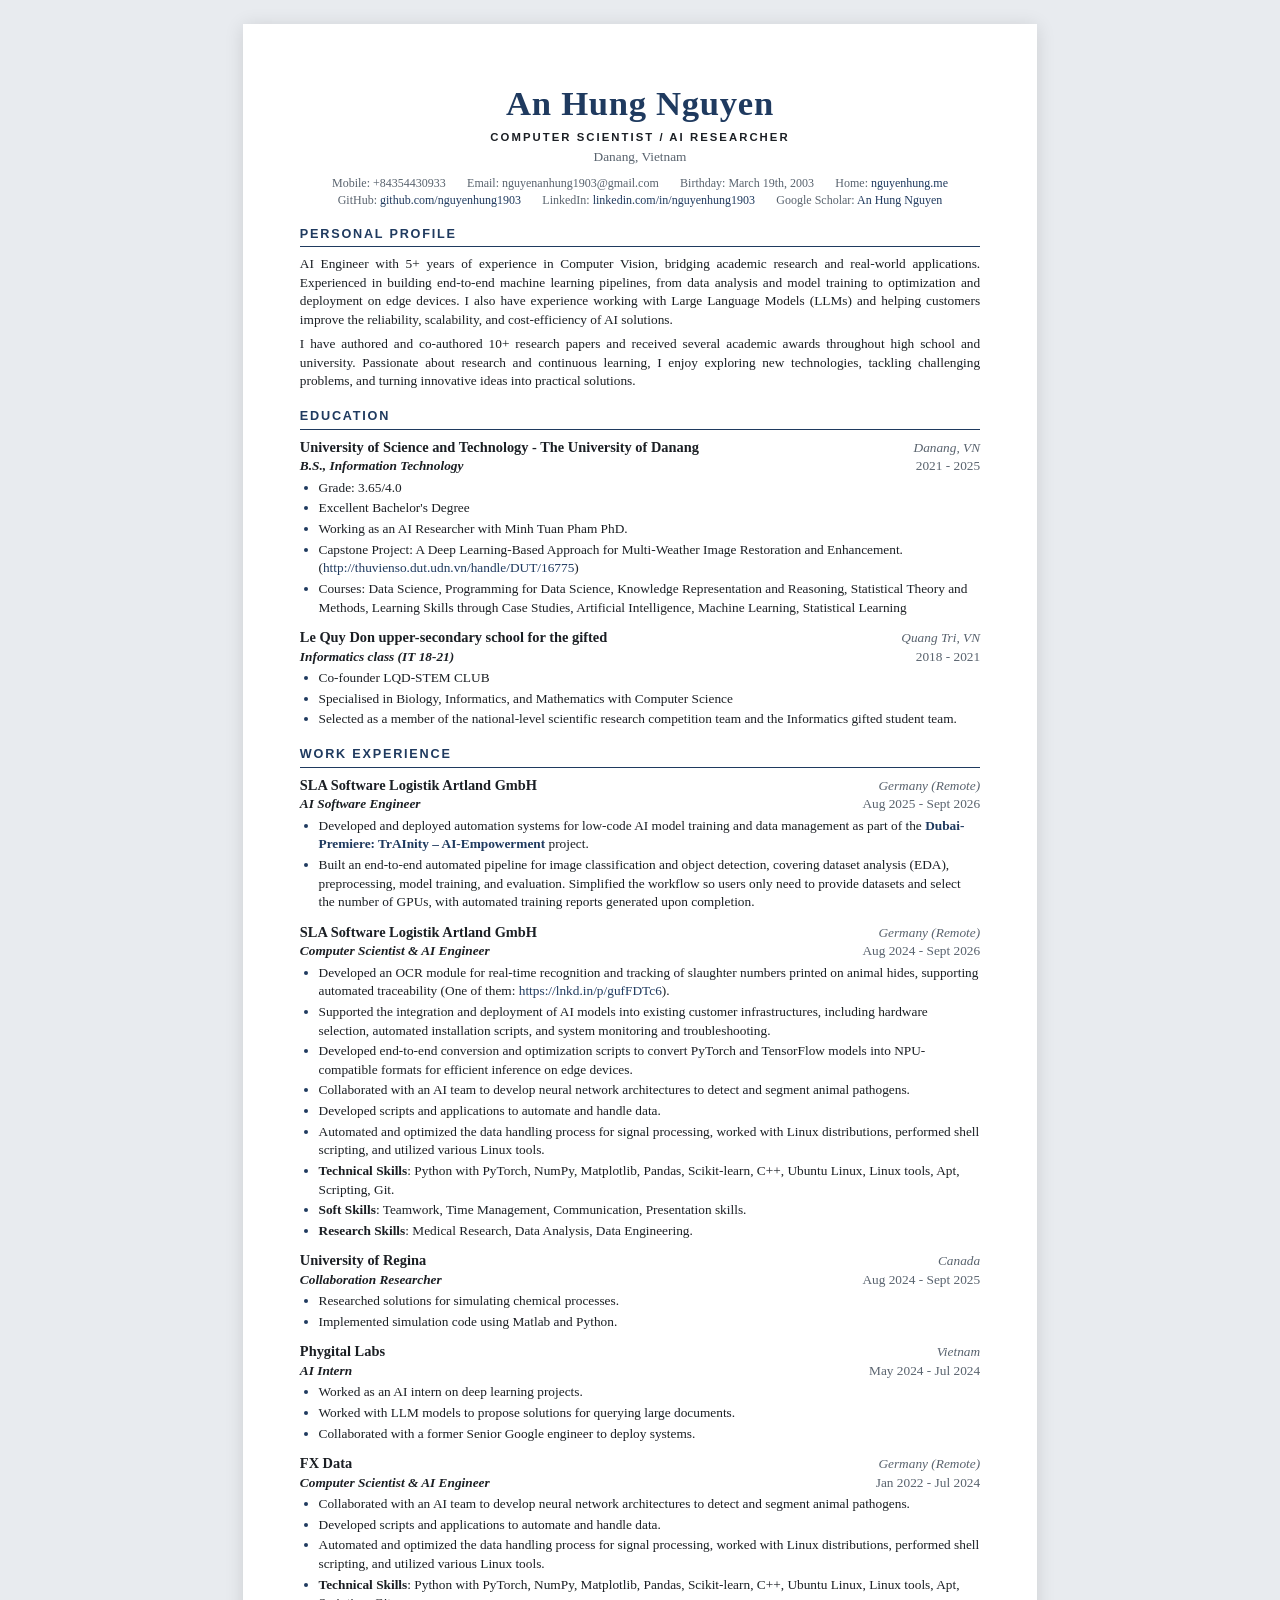
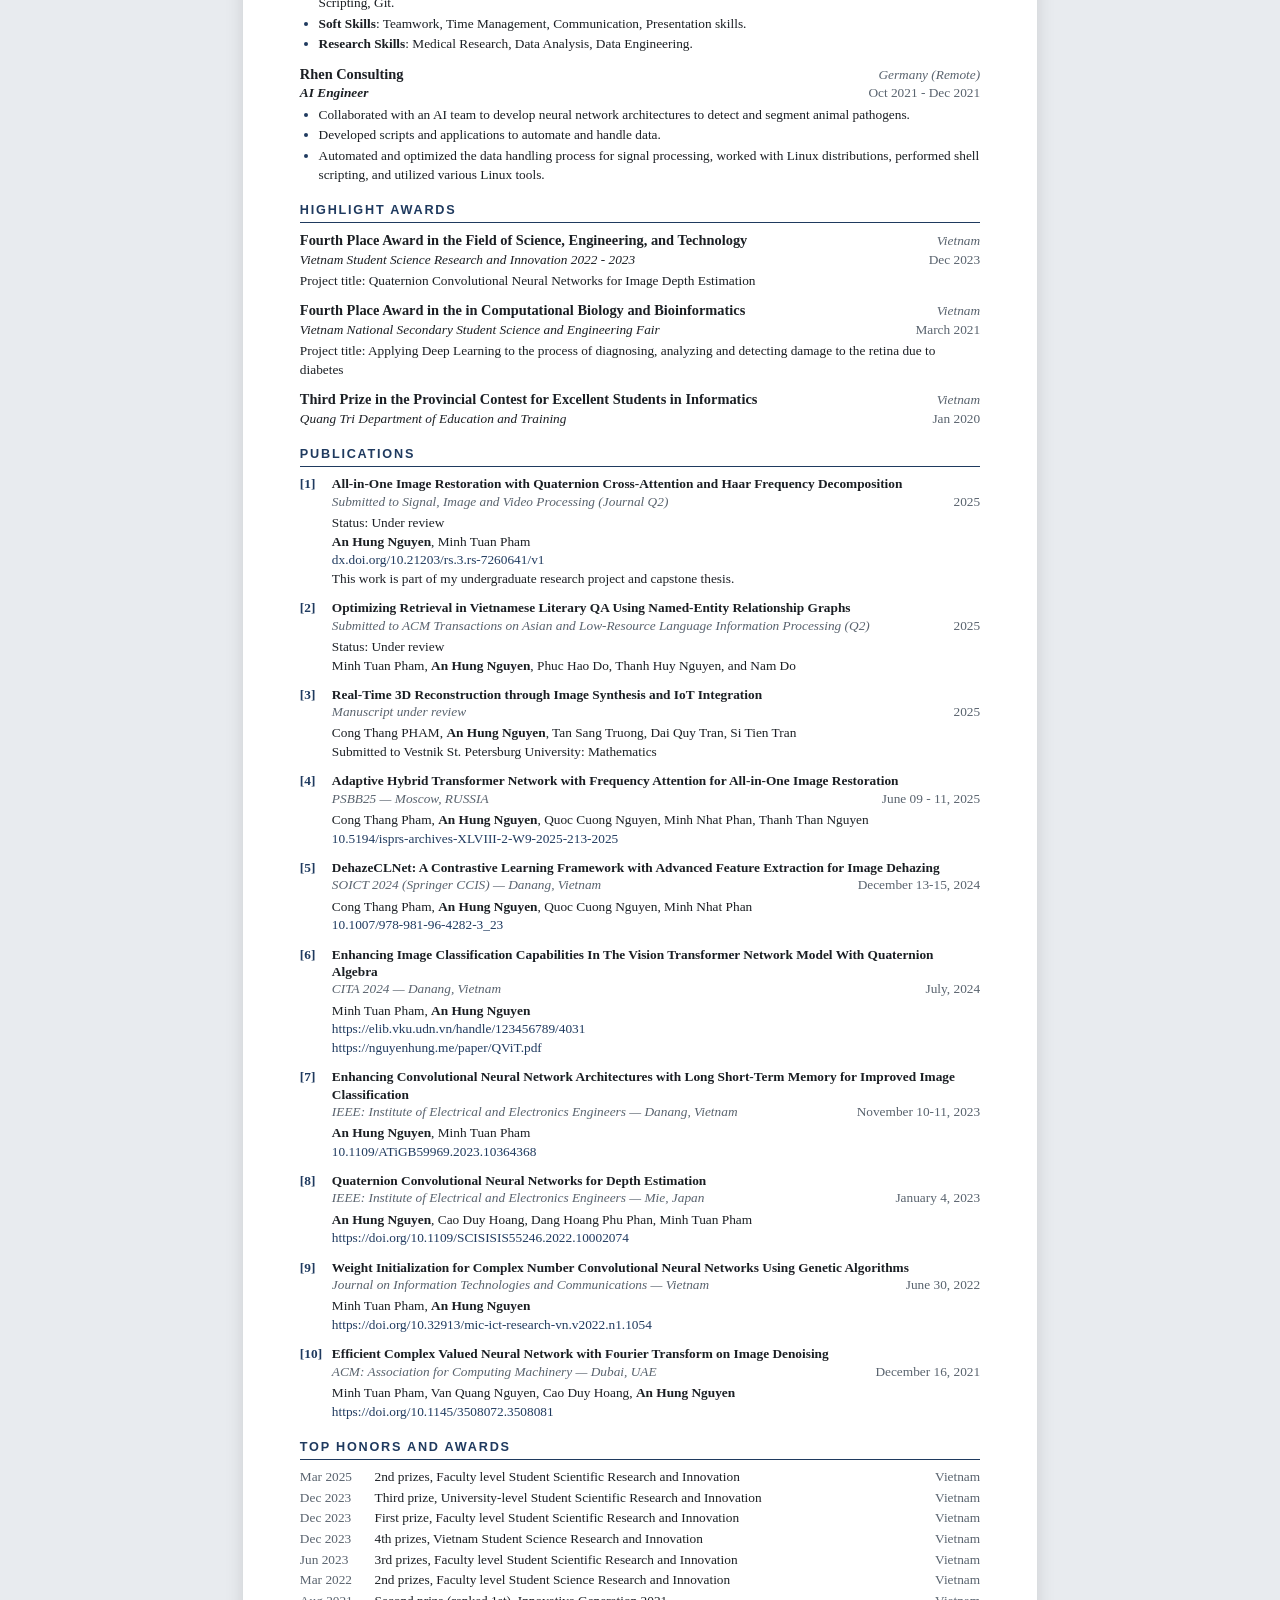
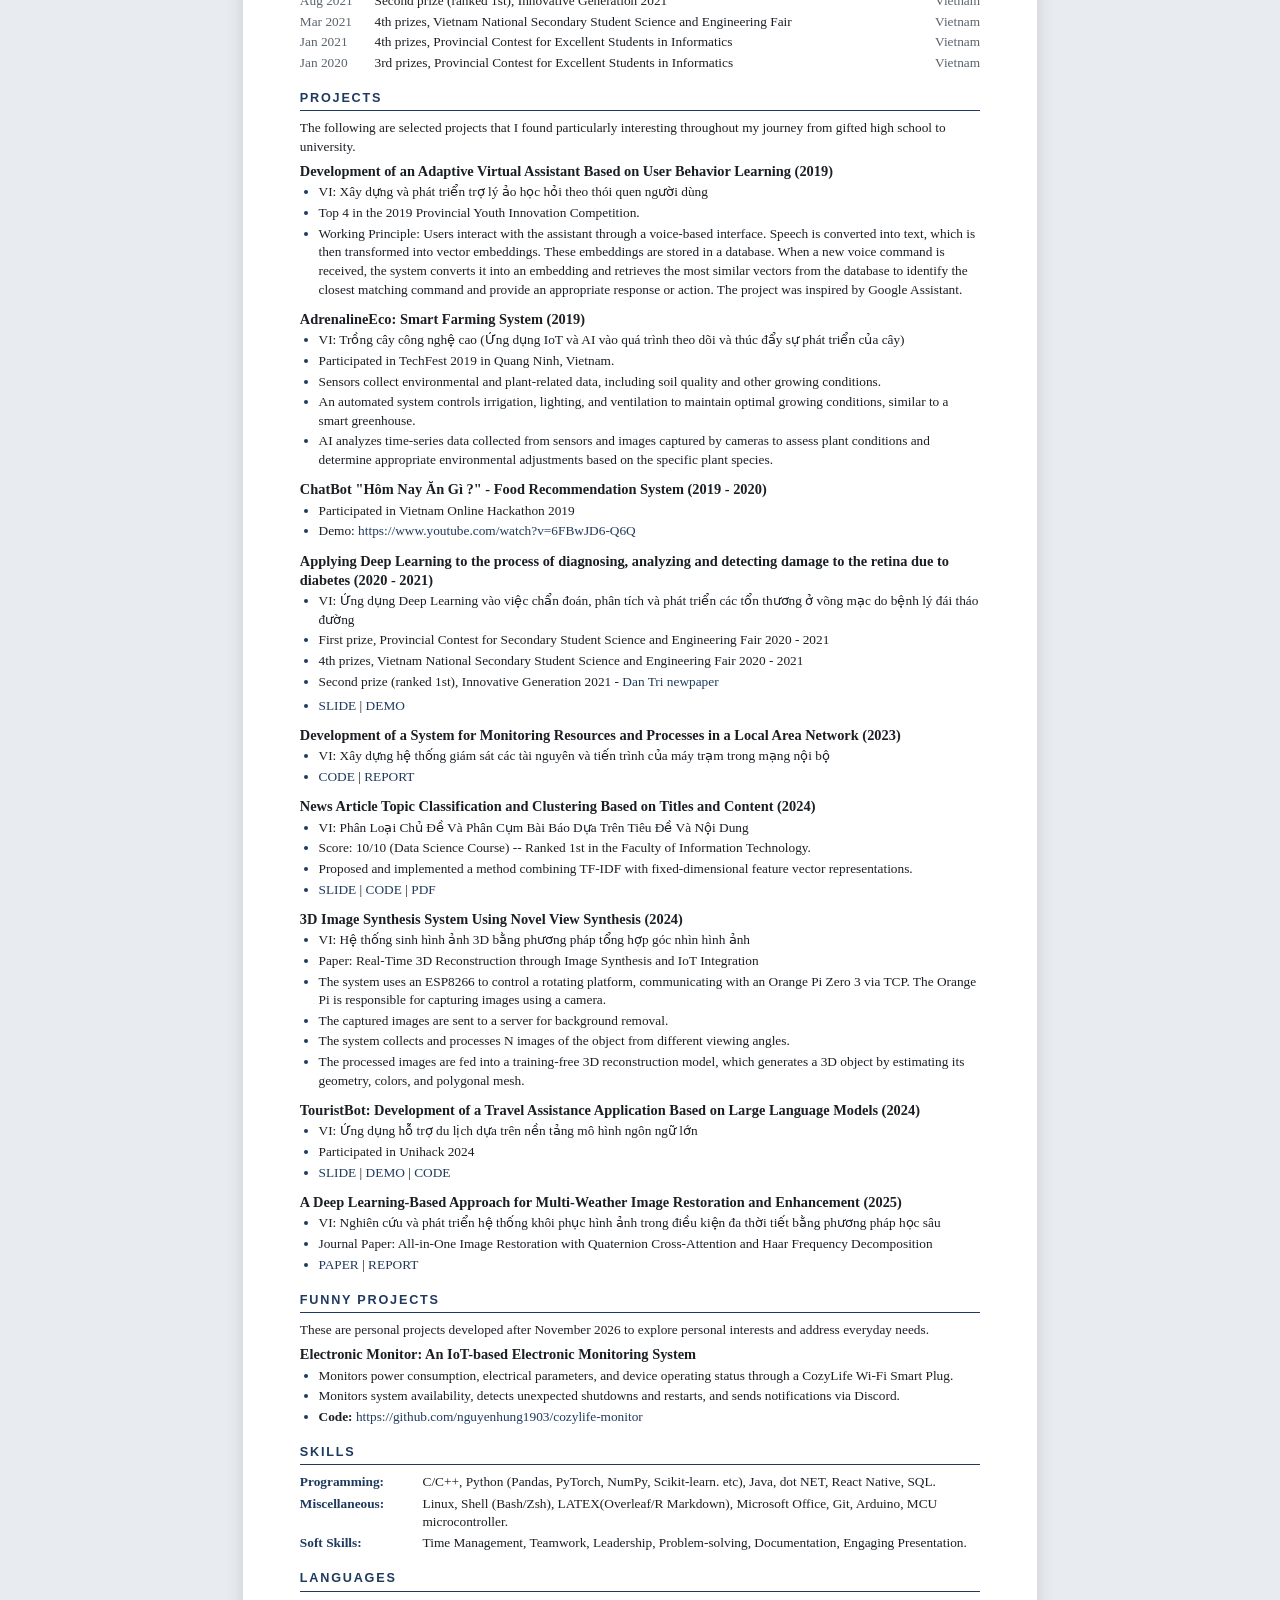
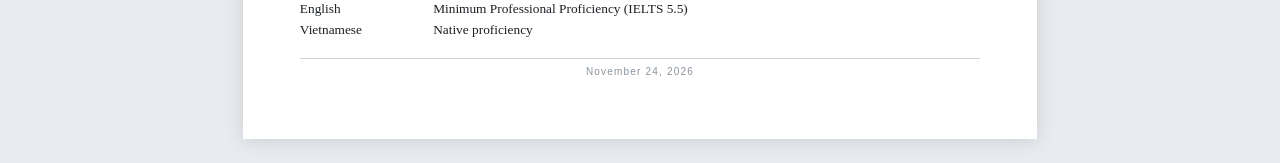
==== commit 3179942b: "update resume" ====
--- a/resume.html
+++ b/resume.html
@@ -3,7 +3,7 @@
 <head>
 <meta charset="utf-8">
 <meta name="viewport" content="width=device-width, initial-scale=1">
-<meta name="date" content="2026-11-19">
+<meta name="date" content="2026-11-24">
 <title>An Hung Nguyen - Resume</title>
 <style>
 /* ==========================================================================
@@ -429,6 +429,14 @@
 <li>Proposed and implemented a method combining TF-IDF with fixed-dimensional feature vector representations.</li>
 <li><a href="https://github.com/nguyenhung1903/NewsCategoryClassification/raw/refs/heads/main/Team21_KHDL_Presentation_Final.pptx">SLIDE</a> | <a href="https://github.com/nguyenhung1903/NewsCategoryClassification">CODE</a> | <a href="https://github.com/nguyenhung1903/NewsCategoryClassification/blob/main/TieuLuanKHDL_Team21_21TDT.pdf">PDF</a></li>
 </ul>
+</div><div class="entry"><div class="entry-head"><h3>3D Image Synthesis System Using Novel View Synthesis (2024)</h3></div><ul>
+<li>VI: Hệ thống sinh hình ảnh 3D bằng phương pháp tổng hợp góc nhìn hình ảnh</li>
+<li>Paper: Real-Time 3D Reconstruction through Image Synthesis and IoT Integration</li>
+<li>The system uses an ESP8266 to control a rotating platform, communicating with an Orange Pi Zero 3 via TCP. The Orange Pi is responsible for capturing images using a camera.</li>
+<li>The captured images are sent to a server for background removal.</li>
+<li>The system collects and processes N images of the object from different viewing angles.</li>
+<li>The processed images are fed into a training-free 3D reconstruction model, which generates a 3D object by estimating its geometry, colors, and polygonal mesh.</li>
+</ul>
 </div><div class="entry"><div class="entry-head"><h3>TouristBot: Development of a Travel Assistance Application Based on Large Language Models (2024)</h3></div><ul>
 <li>VI: Ứng dụng hỗ trợ du lịch dựa trên nền tảng mô hình ngôn ngữ lớn</li>
 <li>Participated in Unihack 2024</li>
@@ -438,6 +446,13 @@
 <li>VI: Nghiên cứu và phát triển hệ thống khôi phục hình ảnh trong điều kiện đa thời tiết bằng phương pháp học sâu</li>
 <li>Journal Paper: All-in-One Image Restoration with Quaternion Cross-Attention and Haar Frequency Decomposition</li>
 <li><a href="https://dx.doi.org/10.21203/rs.3.rs-7260641/v1">PAPER</a> | <a href="http://thuvienso.dut.udn.vn/handle/DUT/16775">REPORT</a></li>
+</ul>
+</div></section>
+<section id="funny-projects"><h2>Funny Projects</h2><p>These are personal projects developed after November 2026 to explore personal interests and address everyday needs.</p>
+<div class="entry"><div class="entry-head"><h3>Electronic Monitor: An IoT-based Electronic Monitoring System</h3></div><ul>
+<li>Monitors power consumption, electrical parameters, and device operating status through a CozyLife Wi-Fi Smart Plug.</li>
+<li>Monitors system availability, detects unexpected shutdowns and restarts, and sends notifications via Discord.</li>
+<li><strong>Code:</strong> <a href="https://github.com/nguyenhung1903/cozylife-monitor">https://github.com/nguyenhung1903/cozylife-monitor</a></li>
 </ul>
 </div></section>
 <section id="skills"><h2>Skills</h2><ul>
@@ -450,7 +465,7 @@
 <li><span class="language">English</span><span>Minimum Professional Proficiency (IELTS 5.5)</span></li>
 <li><span class="language">Vietnamese</span><span>Native proficiency</span></li>
 </ul></section>
-<footer class="resume-footer"><hr /><p class="generated">November 19, 2026</p></footer>
+<footer class="resume-footer"><hr /><p class="generated">November 24, 2026</p></footer>
 </div>
 </body>
 </html>
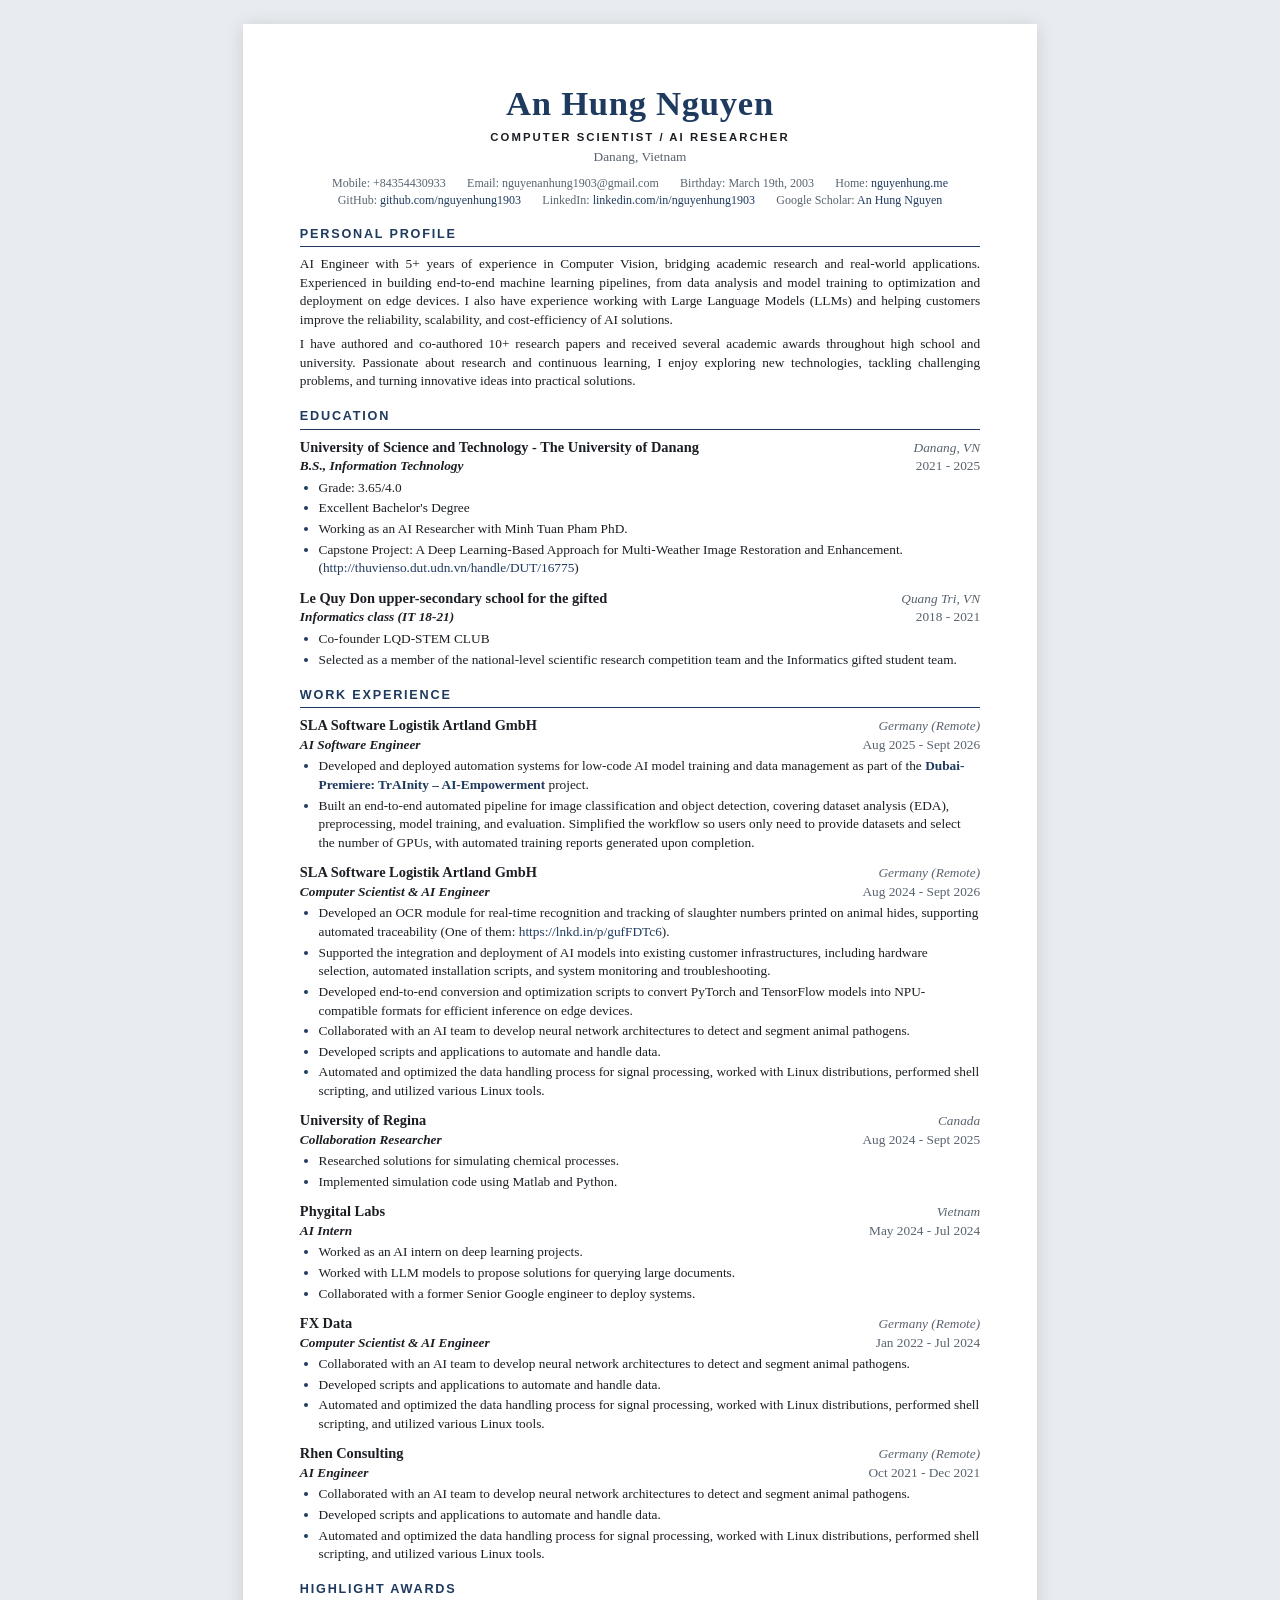
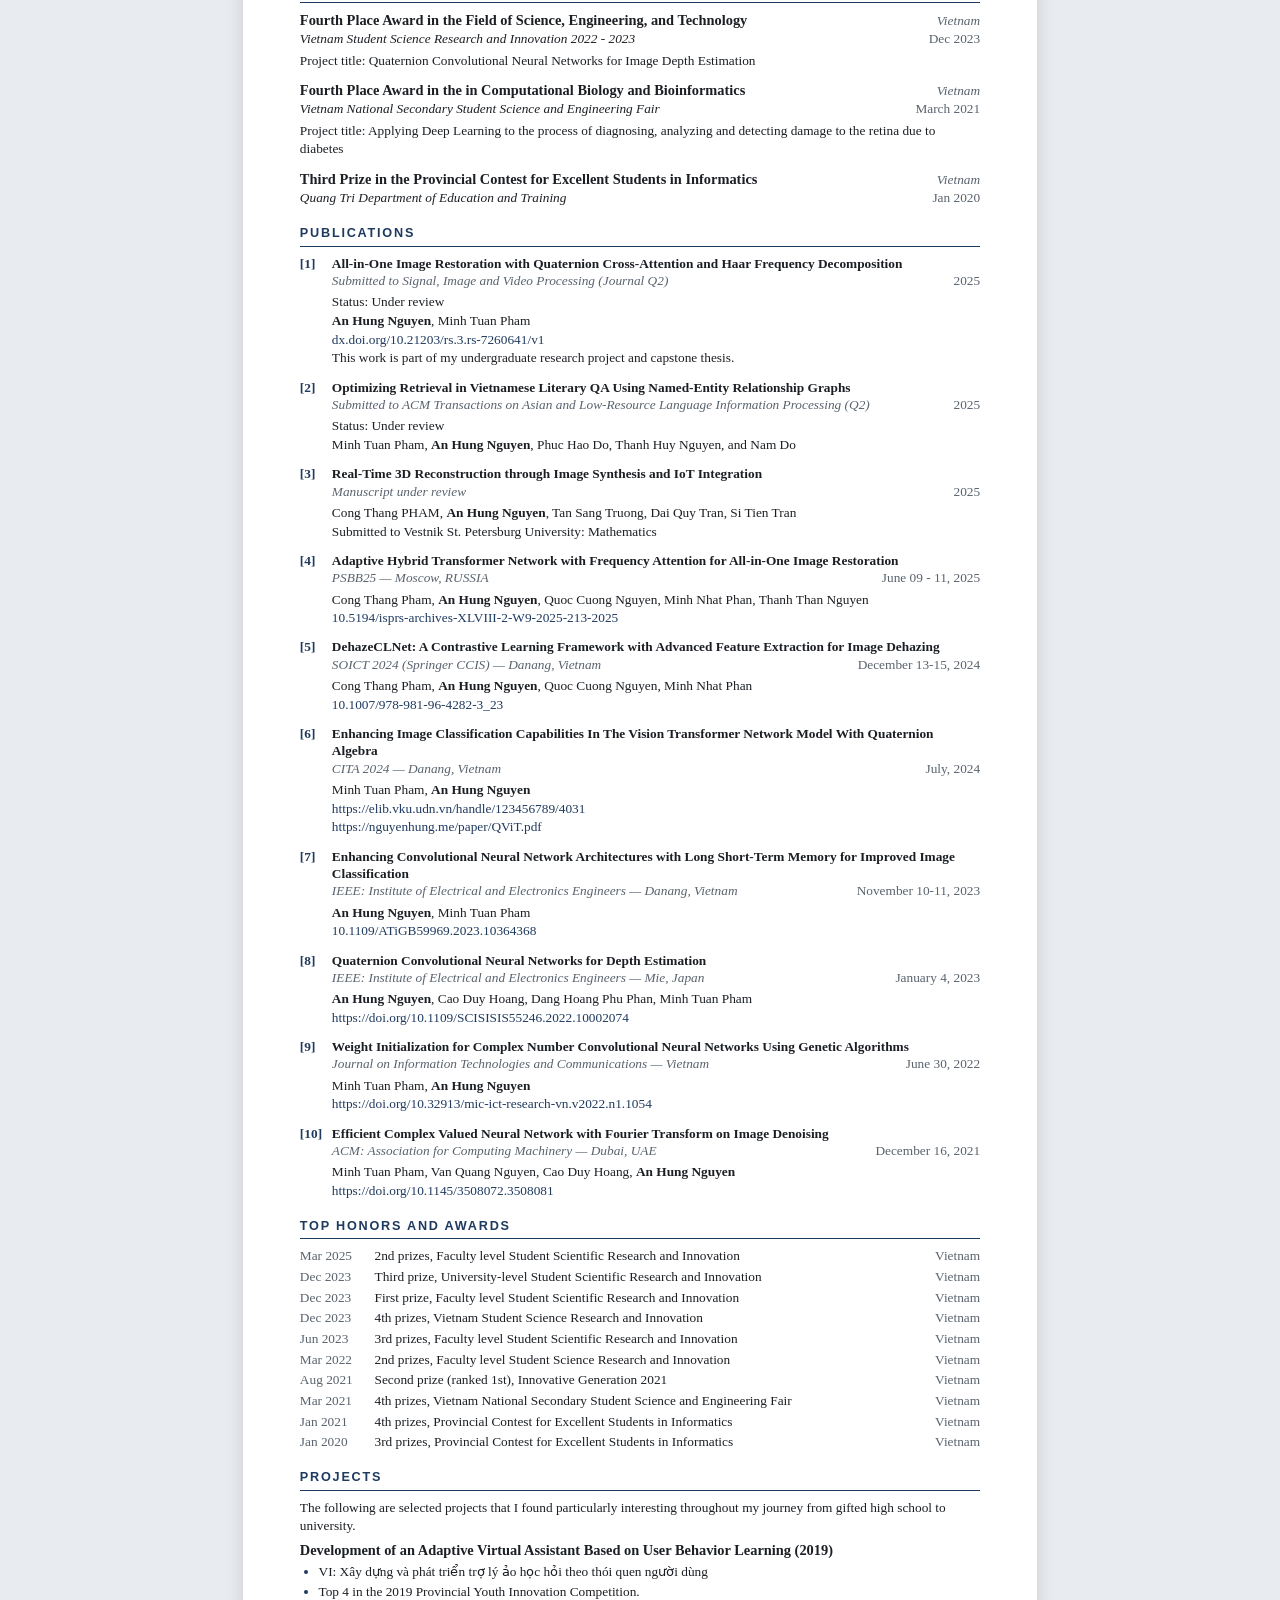
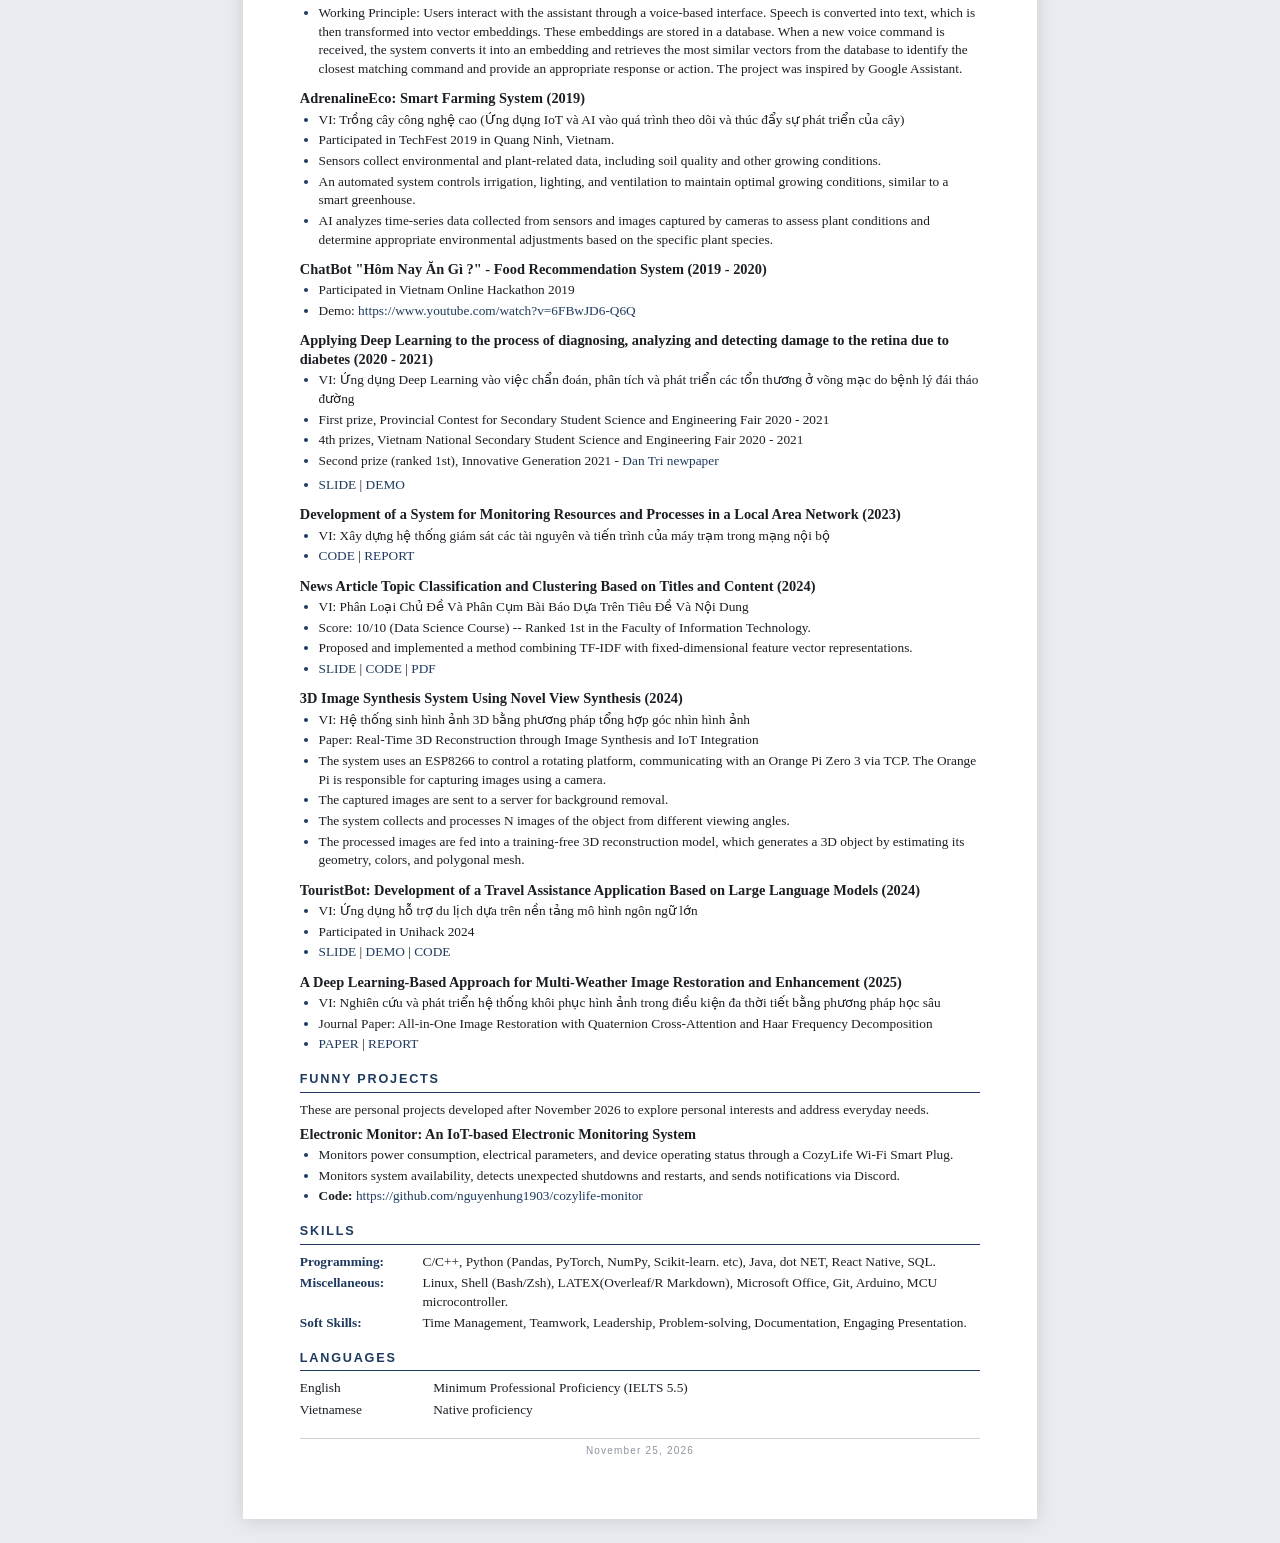
==== commit 903ada5b: "update resume" ====
--- a/resume.html
+++ b/resume.html
@@ -3,7 +3,7 @@
 <head>
 <meta charset="utf-8">
 <meta name="viewport" content="width=device-width, initial-scale=1">
-<meta name="date" content="2026-11-24">
+<meta name="date" content="2026-11-25">
 <title>An Hung Nguyen - Resume</title>
 <style>
 /* ==========================================================================
@@ -285,11 +285,14 @@
 <li>Excellent Bachelor's Degree</li>
 <li>Working as an AI Researcher with Minh Tuan Pham PhD.</li>
 <li>Capstone Project: A Deep Learning-Based Approach for Multi-Weather Image Restoration and Enhancement. (<a href="http://thuvienso.dut.udn.vn/handle/DUT/16775">http://thuvienso.dut.udn.vn/handle/DUT/16775</a>)</li>
-<li>Courses: Data Science, Programming for Data Science, Knowledge Representation and Reasoning, Statistical Theory and Methods, Learning Skills through Case Studies, Artificial Intelligence, Machine Learning, Statistical Learning</li>
-</ul>
+</ul>
+<!-- - Courses: Data Science, Programming for Data Science, Knowledge Representation and Reasoning, Statistical Theory and Methods, Learning Skills through Case Studies, Artificial Intelligence, Machine Learning, Statistical Learning -->
+
 </div><div class="entry"><div class="entry-head"><h3>Le Quy Don upper-secondary school for the gifted</h3><span class="loc">Quang Tri, VN</span></div><div class="entry-meta"><span class="left"><strong>Informatics class (IT 18-21)</strong></span><span class="right">2018 - 2021</span></div><ul>
 <li>Co-founder LQD-STEM CLUB </li>
-<li>Specialised in Biology, Informatics, and Mathematics with Computer Science</li>
+</ul>
+<!-- - Specialised in Biology, Informatics, and Mathematics with Computer Science -->
+<ul>
 <li>Selected as a member of the national-level scientific research competition team and the Informatics gifted student team.</li>
 </ul>
 </div></section>
@@ -304,9 +307,6 @@
 <li>Collaborated with an AI team to develop neural network architectures to detect and segment animal pathogens.</li>
 <li>Developed scripts and applications to automate and handle data.</li>
 <li>Automated and optimized the data handling process for signal processing, worked with Linux distributions, performed shell scripting, and utilized various Linux tools.</li>
-<li><strong>Technical Skills</strong>: Python with PyTorch, NumPy, Matplotlib, Pandas, Scikit-learn, C++, Ubuntu Linux, Linux tools, Apt, Scripting, Git.</li>
-<li><strong>Soft Skills</strong>: Teamwork, Time Management, Communication, Presentation skills.</li>
-<li><strong>Research Skills</strong>: Medical Research, Data Analysis, Data Engineering.</li>
 </ul>
 </div><div class="entry"><div class="entry-head"><h3>University of Regina</h3><span class="loc">Canada</span></div><div class="entry-meta"><span class="left"><strong>Collaboration Researcher</strong></span><span class="right">Aug 2024 - Sept 2025</span></div><ul>
 <li>Researched solutions for simulating chemical processes.</li>
@@ -321,9 +321,6 @@
 <li>Collaborated with an AI team to develop neural network architectures to detect and segment animal pathogens.</li>
 <li>Developed scripts and applications to automate and handle data.</li>
 <li>Automated and optimized the data handling process for signal processing, worked with Linux distributions, performed shell scripting, and utilized various Linux tools.</li>
-<li><strong>Technical Skills</strong>: Python with PyTorch, NumPy, Matplotlib, Pandas, Scikit-learn, C++, Ubuntu Linux, Linux tools, Apt, Scripting, Git.</li>
-<li><strong>Soft Skills</strong>: Teamwork, Time Management, Communication, Presentation skills.</li>
-<li><strong>Research Skills</strong>: Medical Research, Data Analysis, Data Engineering.</li>
 </ul>
 </div><div class="entry"><div class="entry-head"><h3>Rhen Consulting</h3><span class="loc">Germany (Remote)</span></div><div class="entry-meta"><span class="left"><strong>AI Engineer</strong></span><span class="right">Oct 2021 - Dec 2021</span></div><ul>
 <li>Collaborated with an AI team to develop neural network architectures to detect and segment animal pathogens.</li>
@@ -465,7 +462,7 @@
 <li><span class="language">English</span><span>Minimum Professional Proficiency (IELTS 5.5)</span></li>
 <li><span class="language">Vietnamese</span><span>Native proficiency</span></li>
 </ul></section>
-<footer class="resume-footer"><hr /><p class="generated">November 24, 2026</p></footer>
+<footer class="resume-footer"><hr /><p class="generated">November 25, 2026</p></footer>
 </div>
 </body>
 </html>
